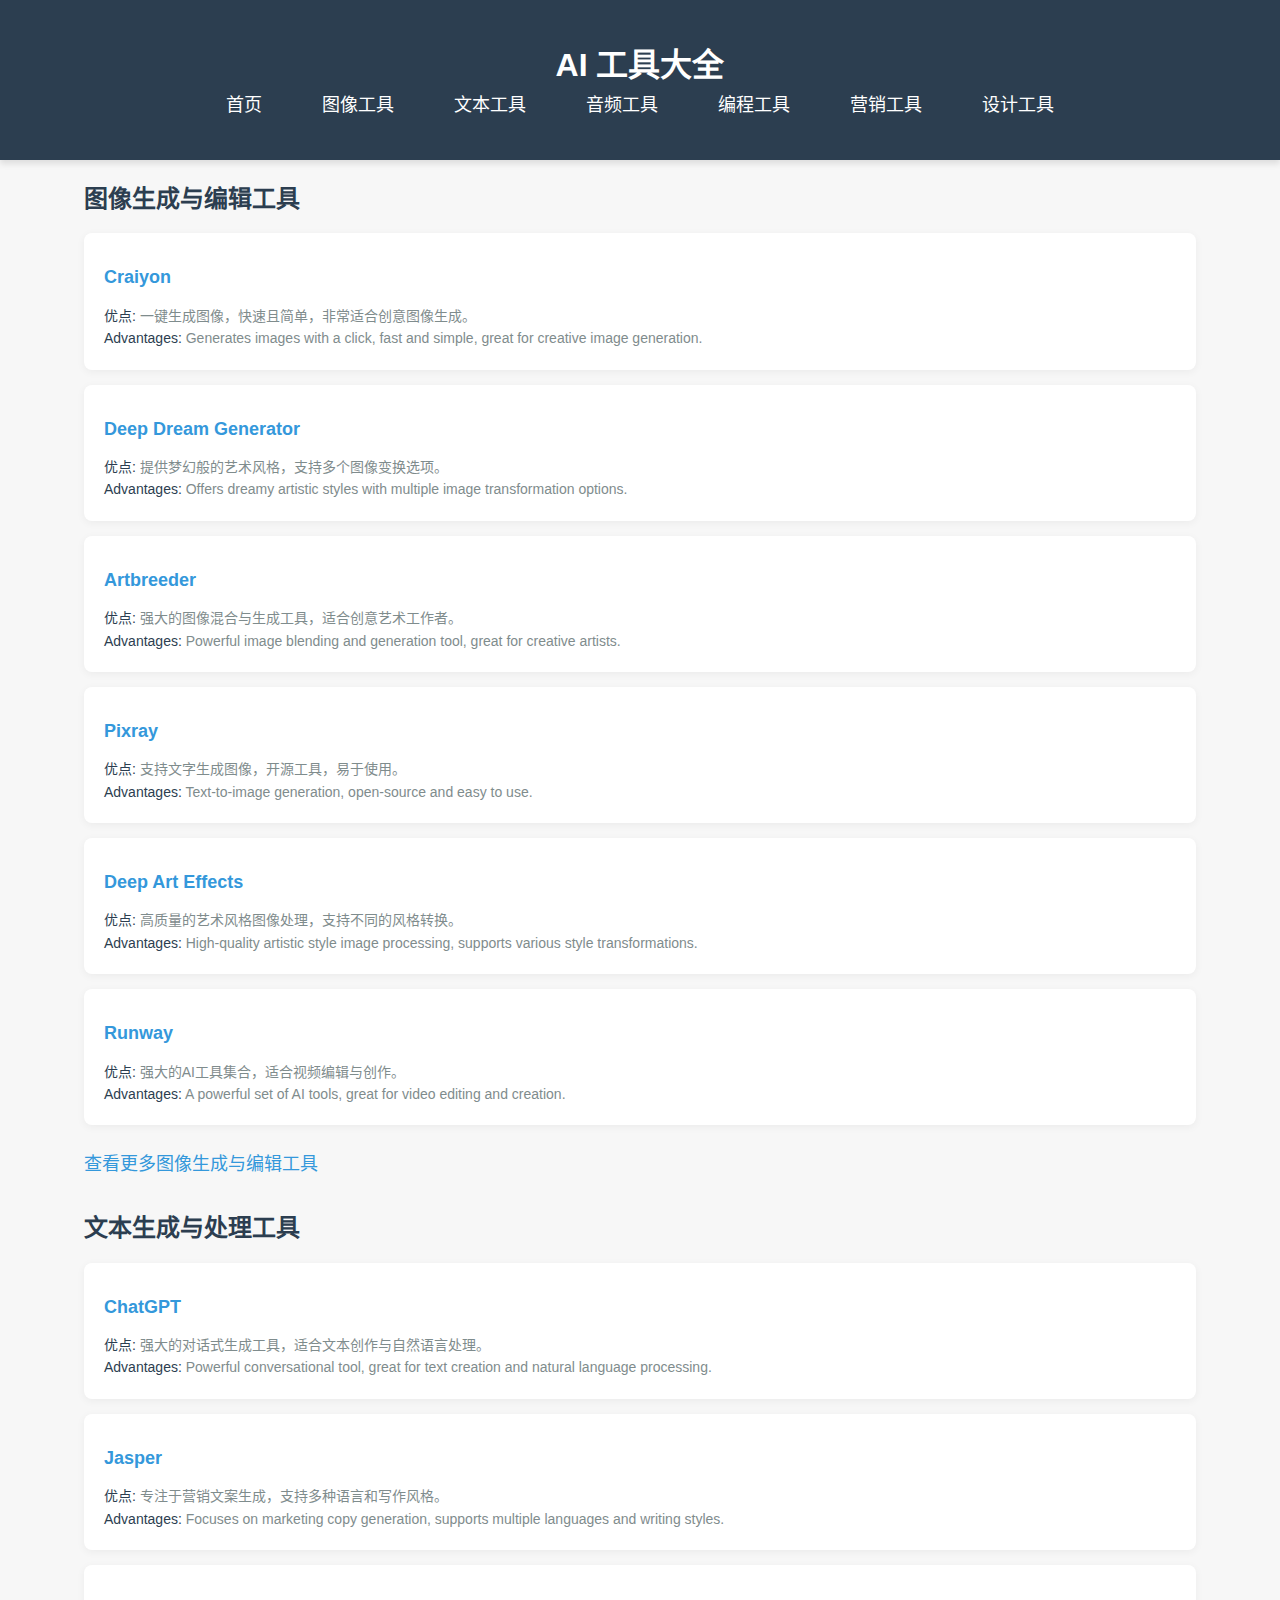
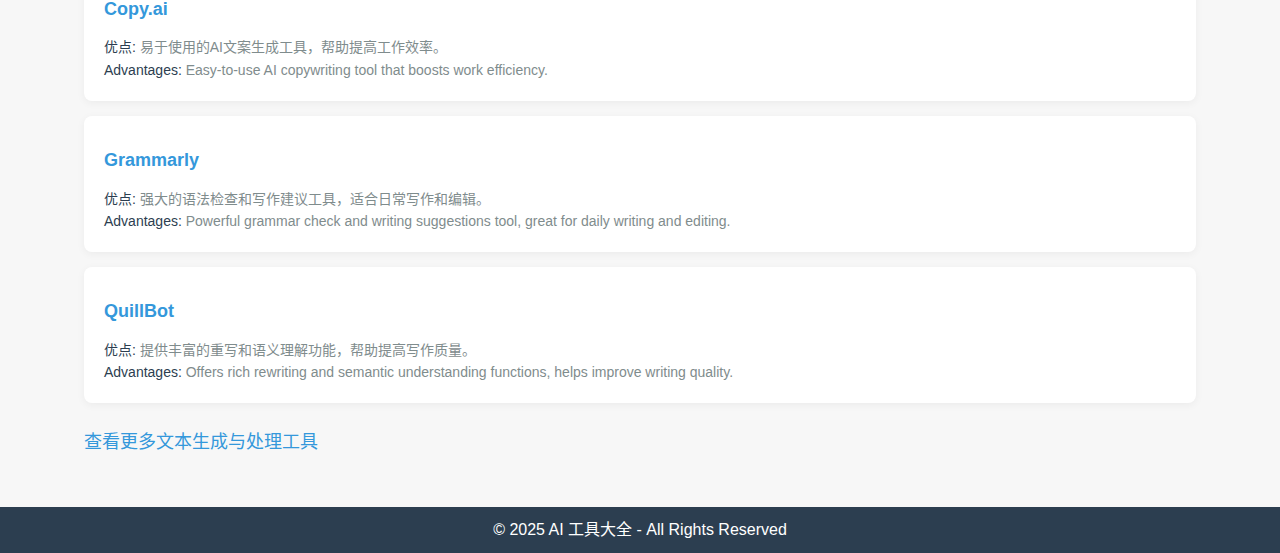
==== index.html @ f3484a4d "Update index.html" ====
<!DOCTYPE html>
<html lang="zh-CN">
<head>
    <meta charset="UTF-8">
    <meta name="viewport" content="width=device-width, initial-scale=1.0">
    <title>AI 工具大全</title>
    <link rel="stylesheet" href="style.css">
    <style>
        /* 全局样式 */
        body {
            font-family: Arial, sans-serif;
            line-height: 1.6;
            background-color: #f7f7f7; /* 灰色背景 */
            color: #333;
            margin: 0;
            padding: 0;
        }

        /* Header 样式 */
        header {
            background-color: #2c3e50; /* 深蓝色背景 */
            color: white;
            padding: 20px 0;
        }

        header h1 {
            text-align: center;
            font-size: 2em;
        }

        nav ul {
            display: flex;
            justify-content: center;
            list-style-type: none;
            margin: 0;
            padding: 0;
        }

        nav ul li {
            margin: 0 20px;
        }

        nav ul li a {
            color: white;
            text-decoration: none;
            font-size: 18px;
            padding: 10px;
        }

        nav ul li a:hover {
            background-color: #34495e; /* 灰蓝色背景 */
            border-radius: 5px;
        }

        /* 主体部分样式 */
        main.container {
            padding: 20px;
        }

        section {
            margin-bottom: 30px;
        }

        section h2 {
            font-size: 24px;
            margin-bottom: 10px;
            color: #2c3e50;
        }

        section ul {
            list-style-type: none;
            padding: 0;
        }

        section ul li {
            margin: 15px 0;
            font-size: 18px;
        }

        section a {
            font-size: 18px;
            text-decoration: none;
            color: #3498db; /* 蓝色链接 */
            display: inline-block;
            margin-top: 10px;
        }

        section a:hover {
            text-decoration: underline;
        }

        /* 优点注释样式 */
        .tool-description {
            font-size: 14px;
            color: #7f8c8d; /* 灰色 */
            margin-top: 5px;
        }

        .tool-description span {
            color: #2c3e50;
        }

        /* 底部样式 */
        footer {
            background-color: #2c3e50;
            color: white;
            text-align: center;
            padding: 10px 0;
        }
    </style>
</head>
<body>

<header>
    <div class="container">
        <h1>AI 工具大全</h1>
        <nav>
            <ul>
                <li><a href="index.html">首页</a></li>
                <li><a href="#image-tools">图像工具</a></li>
                <li><a href="#text-tools">文本工具</a></li>
                <li><a href="#audio-tools">音频工具</a></li>
                <li><a href="#programming-tools">编程工具</a></li>
                <li><a href="#marketing-tools">营销工具</a></li>
                <li><a href="#design-tools">设计工具</a></li>
            </ul>
        </nav>
    </div>
</header>

<main class="container">
    <!-- 图像生成与编辑工具 -->
    <section id="image-tools">
        <h2>图像生成与编辑工具</h2>
        <ul>
            <li>
                <h3><a href="https://www.craiyon.com" target="_blank">Craiyon</a></h3>
                <div class="tool-description">
                    <span>优点:</span> 一键生成图像，快速且简单，非常适合创意图像生成。<br>
                    <span>Advantages:</span> Generates images with a click, fast and simple, great for creative image generation.
                </div>
            </li>
            <li>
                <h3><a href="https://deepdreamgenerator.com" target="_blank">Deep Dream Generator</a></h3>
                <div class="tool-description">
                    <span>优点:</span> 提供梦幻般的艺术风格，支持多个图像变换选项。<br>
                    <span>Advantages:</span> Offers dreamy artistic styles with multiple image transformation options.
                </div>
            </li>
            <li>
                <h3><a href="https://www.artbreeder.com" target="_blank">Artbreeder</a></h3>
                <div class="tool-description">
                    <span>优点:</span> 强大的图像混合与生成工具，适合创意艺术工作者。<br>
                    <span>Advantages:</span> Powerful image blending and generation tool, great for creative artists.
                </div>
            </li>
            <li>
                <h3><a href="https://www.pixray.github.io" target="_blank">Pixray</a></h3>
                <div class="tool-description">
                    <span>优点:</span> 支持文字生成图像，开源工具，易于使用。<br>
                    <span>Advantages:</span> Text-to-image generation, open-source and easy to use.
                </div>
            </li>
            <li>
                <h3><a href="https://www.deeparteffects.com" target="_blank">Deep Art Effects</a></h3>
                <div class="tool-description">
                    <span>优点:</span> 高质量的艺术风格图像处理，支持不同的风格转换。<br>
                    <span>Advantages:</span> High-quality artistic style image processing, supports various style transformations.
                </div>
            </li>
            <li>
                <h3><a href="https://runwayml.com" target="_blank">Runway</a></h3>
                <div class="tool-description">
                    <span>优点:</span> 强大的AI工具集合，适合视频编辑与创作。<br>
                    <span>Advantages:</span> A powerful set of AI tools, great for video editing and creation.
                </div>
            </li>
        </ul>
        <a href="tool-detail.html#image-tools">查看更多图像生成与编辑工具</a>
    </section>

    <!-- 文本生成与处理工具 -->
    <section id="text-tools">
        <h2>文本生成与处理工具</h2>
        <ul>
            <li>
                <h3><a href="https://chat.openai.com" target="_blank">ChatGPT</a></h3>
                <div class="tool-description">
                    <span>优点:</span> 强大的对话式生成工具，适合文本创作与自然语言处理。<br>
                    <span>Advantages:</span> Powerful conversational tool, great for text creation and natural language processing.
                </div>
            </li>
            <li>
                <h3><a href="https://www.jasper.ai" target="_blank">Jasper</a></h3>
                <div class="tool-description">
                    <span>优点:</span> 专注于营销文案生成，支持多种语言和写作风格。<br>
                    <span>Advantages:</span> Focuses on marketing copy generation, supports multiple languages and writing styles.
                </div>
            </li>
            <li>
                <h3><a href="https://www.copy.ai" target="_blank">Copy.ai</a></h3>
                <div class="tool-description">
                    <span>优点:</span> 易于使用的AI文案生成工具，帮助提高工作效率。<br>
                    <span>Advantages:</span> Easy-to-use AI copywriting tool that boosts work efficiency.
                </div>
            </li>
            <li>
                <h3><a href="https://www.grammarly.com" target="_blank">Grammarly</a></h3>
                <div class="tool-description">
                    <span>优点:</span> 强大的语法检查和写作建议工具，适合日常写作和编辑。<br>
                    <span>Advantages:</span> Powerful grammar check and writing suggestions tool, great for daily writing and editing.
                </div>
            </li>
            <li>
                <h3><a href="https://www.quillbot.com" target="_blank">QuillBot</a></h3>
                <div class="tool-description">
                    <span>优点:</span> 提供丰富的重写和语义理解功能，帮助提高写作质量。<br>
                    <span>Advantages:</span> Offers rich rewriting and semantic understanding functions, helps improve writing quality.
                </div>
            </li>
        </ul>
        <a href="tool-detail.html#text-tools">查看更多文本生成与处理工具</a>
    </section>

    <!-- 更多工具内容可以继续添加 -->

</main>

<footer>
    <p>&copy; 2025 AI 工具大全 - All Rights Reserved</p>
</footer>

</body>
</html>
---- style.css ----
/* 重置样式 */
* {
    margin: 0;
    padding: 0;
    box-sizing: border-box;
}

body {
    font-family: 'Helvetica Neue', sans-serif;
    background-color: #f4f7fa;
    color: #2c3e50;
    line-height: 1.6;
    padding: 0;
    margin: 0;
}

/* 容器 */
.container {
    width: 90%;
    max-width: 1200px;
    margin: 0 auto;
    padding: 20px;
}

/* Header 样式 */
header {
    background-color: #3498db;
    padding: 20px 0;
    color: #fff;
    box-shadow: 0 4px 6px rgba(0, 0, 0, 0.1);
}

header h1 {
    text-align: center;
    font-size: 2.5rem;
    font-family: 'Roboto', sans-serif;
}

nav ul {
    list-style: none;
    display: flex;
    justify-content: center;
    margin-top: 10px;
}

nav ul li {
    margin: 0 15px;
}

nav ul li a {
    color: #fff;
    text-decoration: none;
    font-size: 1.2rem;
    font-weight: 500;
}

nav ul li a:hover {
    text-decoration: underline;
}

/* Section 样式 */
section {
    margin-bottom: 40px;
}

section h2 {
    font-size: 2rem;
    font-weight: 600;
    color: #3498db;
    margin-bottom: 20px;
}

section ul {
    list-style: none;
}

section ul li {
    background-color: #fff;
    margin: 15px 0;
    padding: 20px;
    border-radius: 8px;
    box-shadow: 0 2px 8px rgba(0, 0, 0, 0.05);
}

section ul li h3 {
    font-size: 1.5rem;
    font-weight: 600;
    color: #2c3e50;
    margin-bottom: 10px;
}

section ul li p {
    font-size: 1rem;
    margin-bottom: 10px;
}

section ul li a {
    color: #3498db;
    text-decoration: none;
}

section ul li a:hover {
    text-decoration: underline;
}

/* Footer 样式 */
footer {
    background-color: #2c3e50;
    color: #fff;
    padding: 20px 0;
    text-align: center;
}

/* 响应式设计 */
@media screen and (max-width: 768px) {
    header h1 {
        font-size: 2rem;
    }

    nav ul {
        flex-direction: column;
        margin-top: 20px;
    }

    nav ul li {
        margin: 10px 0;
    }

    section ul li {
        padding: 15px;
    }

    section h2 {
        font-size: 1.5rem;
    }
}
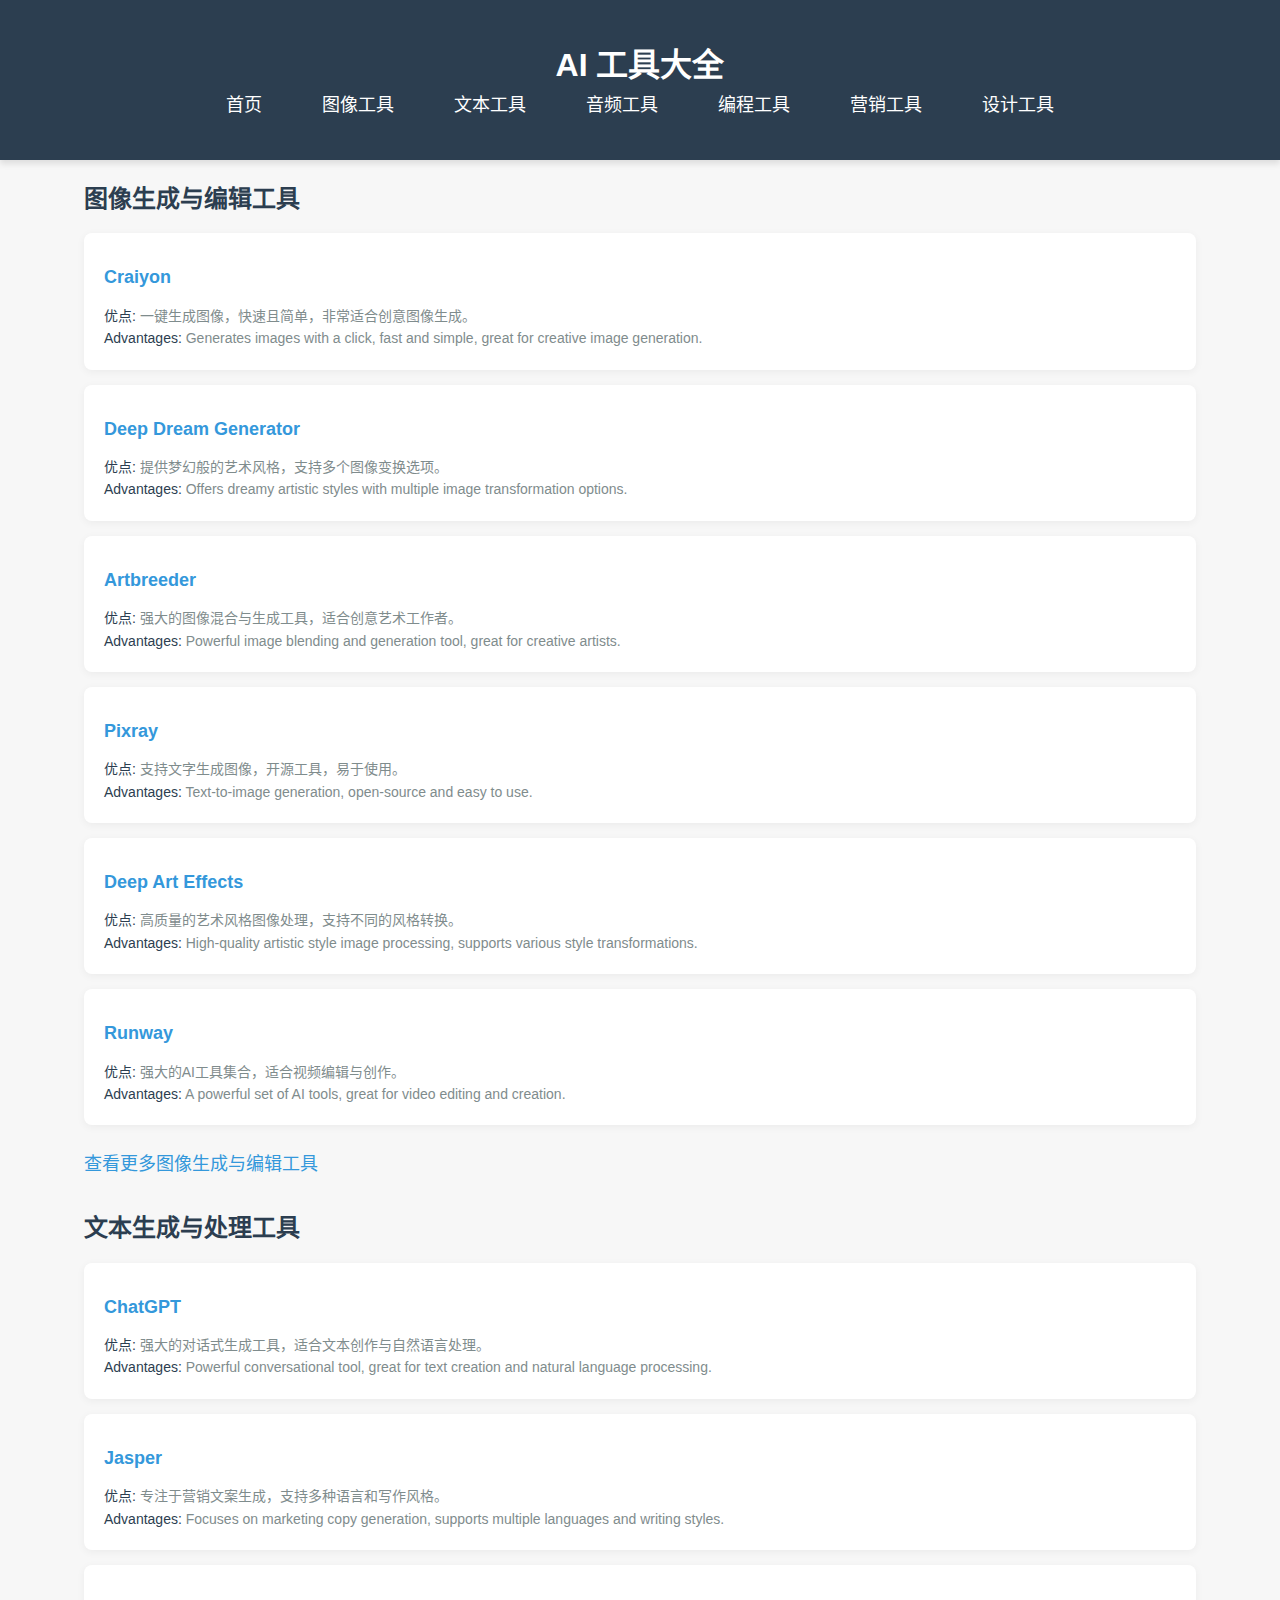
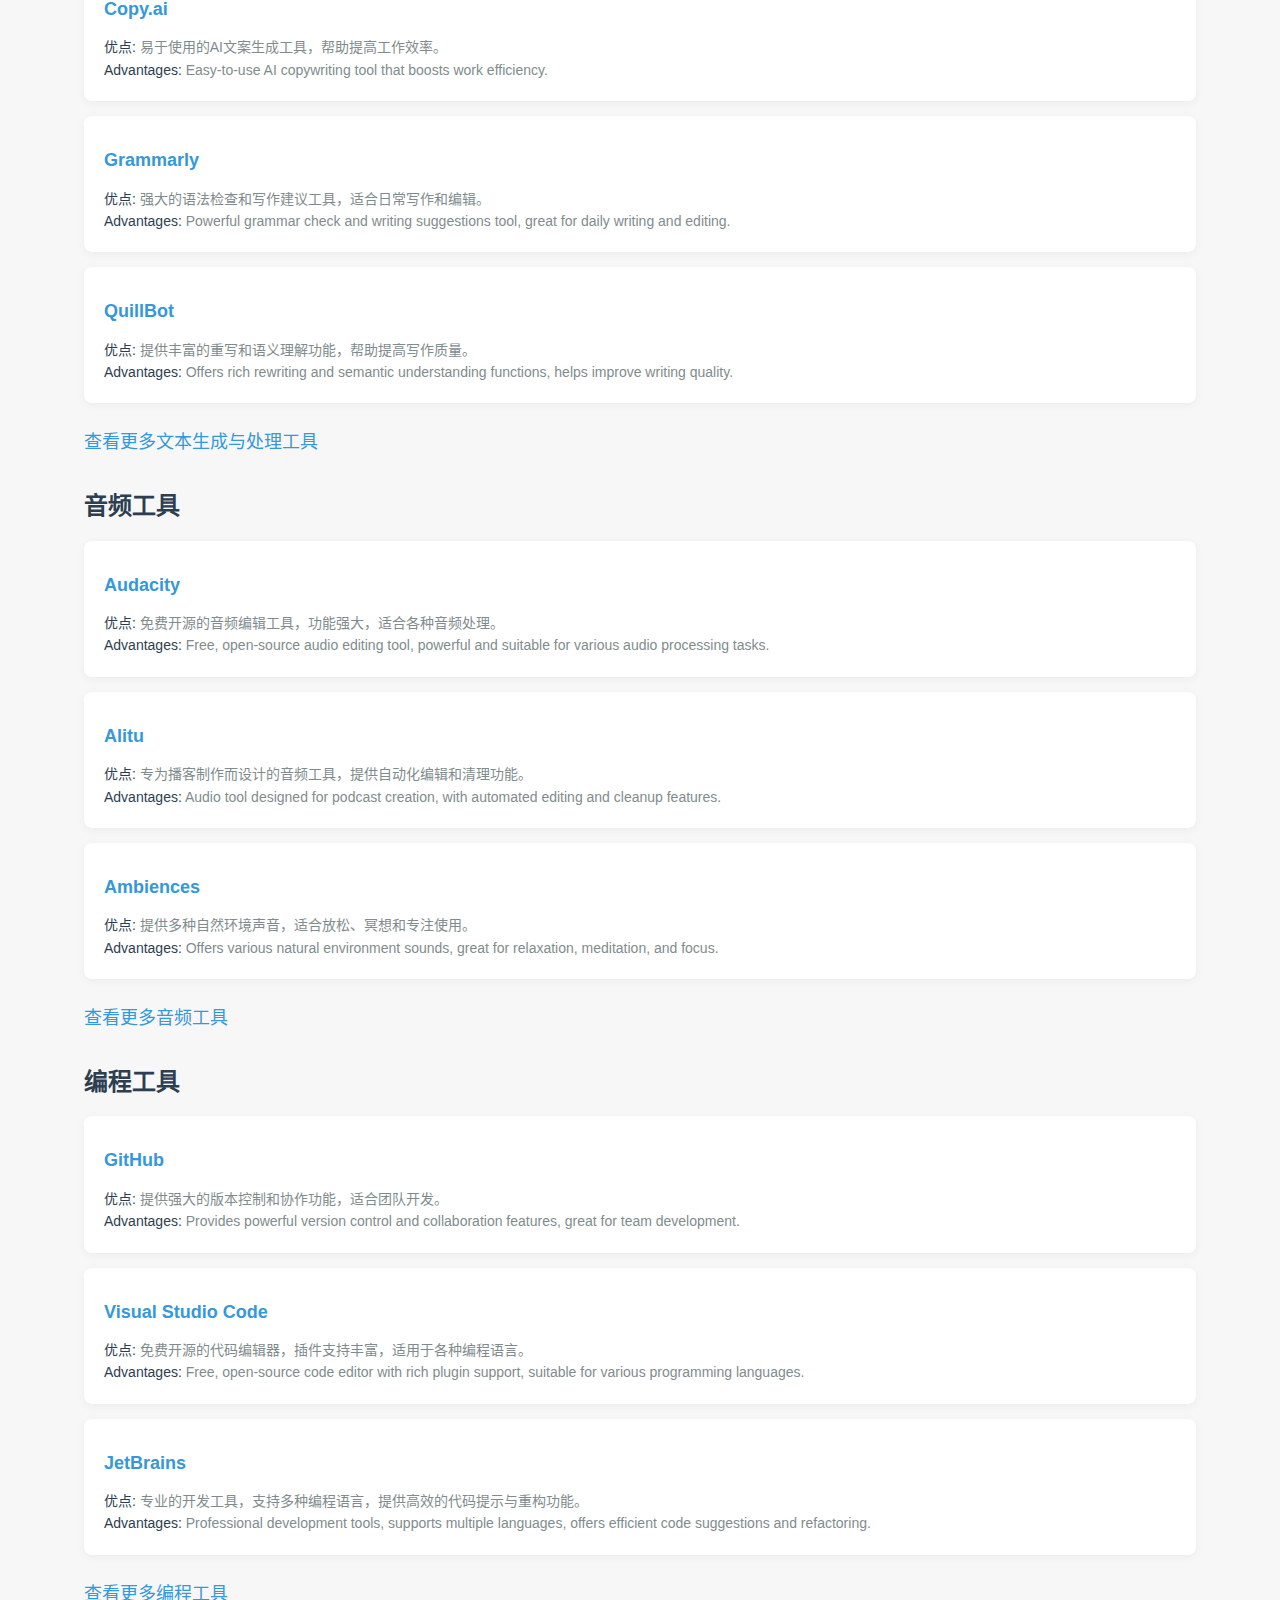
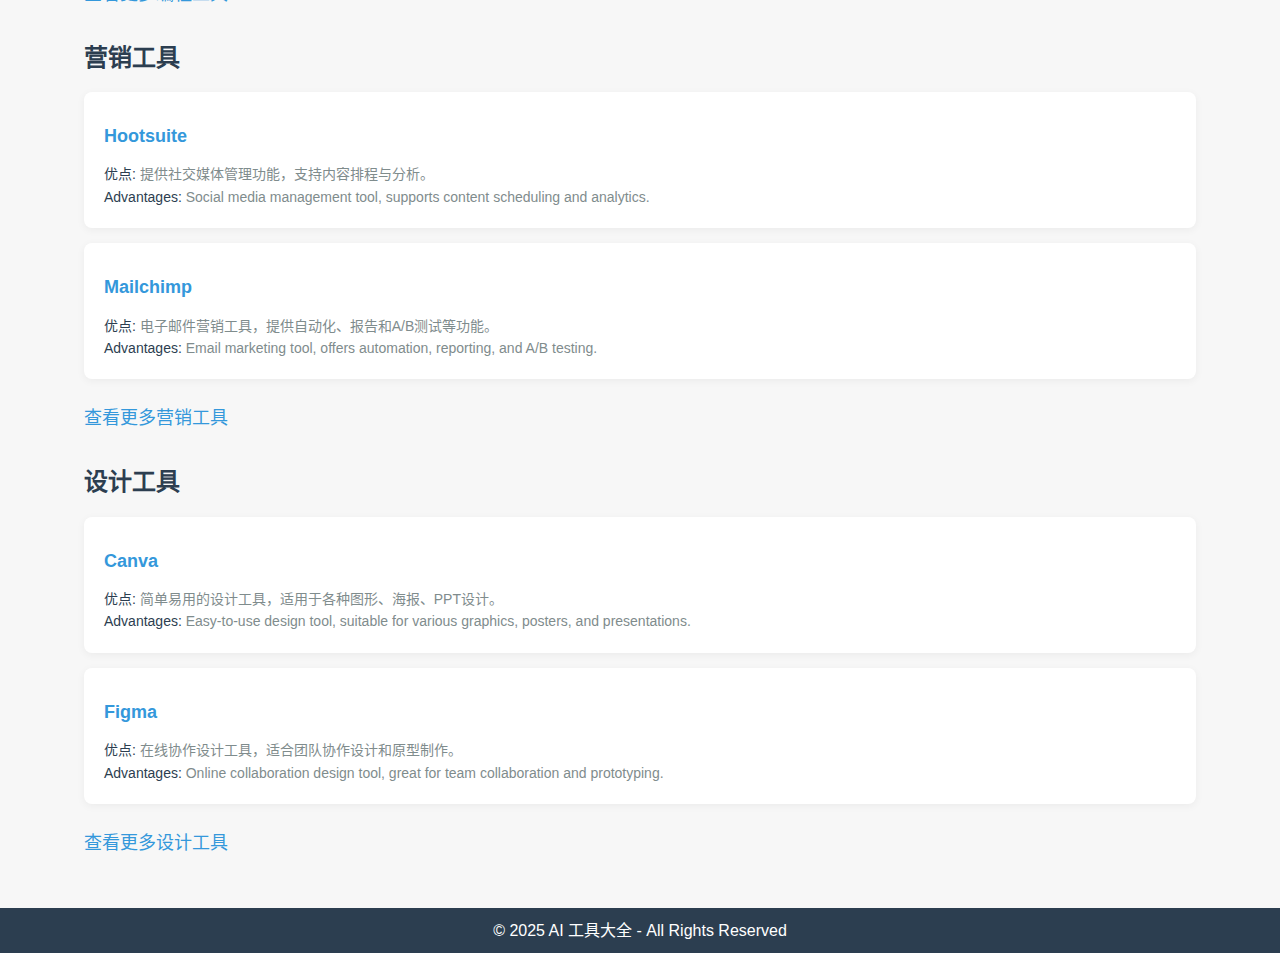
==== commit 34f8aa69: "Update index.html" ====
--- a/index.html
+++ b/index.html
@@ -222,7 +222,107 @@
         <a href="tool-detail.html#text-tools">查看更多文本生成与处理工具</a>
     </section>
 
-    <!-- 更多工具内容可以继续添加 -->
+    <!-- 音频工具 -->
+    <section id="audio-tools">
+        <h2>音频工具</h2>
+        <ul>
+            <li>
+                <h3><a href="https://www.audacityteam.org/" target="_blank">Audacity</a></h3>
+                <div class="tool-description">
+                    <span>优点:</span> 免费开源的音频编辑工具，功能强大，适合各种音频处理。<br>
+                    <span>Advantages:</span> Free, open-source audio editing tool, powerful and suitable for various audio processing tasks.
+                </div>
+            </li>
+            <li>
+                <h3><a href="https://www.alitu.com/" target="_blank">Alitu</a></h3>
+                <div class="tool-description">
+                    <span>优点:</span> 专为播客制作而设计的音频工具，提供自动化编辑和清理功能。<br>
+                    <span>Advantages:</span> Audio tool designed for podcast creation, with automated editing and cleanup features.
+                </div>
+            </li>
+            <li>
+                <h3><a href="https://www.ambiances.com/" target="_blank">Ambiences</a></h3>
+                <div class="tool-description">
+                    <span>优点:</span> 提供多种自然环境声音，适合放松、冥想和专注使用。<br>
+                    <span>Advantages:</span> Offers various natural environment sounds, great for relaxation, meditation, and focus.
+                </div>
+            </li>
+        </ul>
+        <a href="tool-detail.html#audio-tools">查看更多音频工具</a>
+    </section>
+
+    <!-- 编程工具 -->
+    <section id="programming-tools">
+        <h2>编程工具</h2>
+        <ul>
+            <li>
+                <h3><a href="https://www.github.com" target="_blank">GitHub</a></h3>
+                <div class="tool-description">
+                    <span>优点:</span> 提供强大的版本控制和协作功能，适合团队开发。<br>
+                    <span>Advantages:</span> Provides powerful version control and collaboration features, great for team development.
+                </div>
+            </li>
+            <li>
+                <h3><a href="https://www.visualstudio.com" target="_blank">Visual Studio Code</a></h3>
+                <div class="tool-description">
+                    <span>优点:</span> 免费开源的代码编辑器，插件支持丰富，适用于各种编程语言。<br>
+                    <span>Advantages:</span> Free, open-source code editor with rich plugin support, suitable for various programming languages.
+                </div>
+            </li>
+            <li>
+                <h3><a href="https://www.jetbrains.com" target="_blank">JetBrains</a></h3>
+                <div class="tool-description">
+                    <span>优点:</span> 专业的开发工具，支持多种编程语言，提供高效的代码提示与重构功能。<br>
+                    <span>Advantages:</span> Professional development tools, supports multiple languages, offers efficient code suggestions and refactoring.
+                </div>
+            </li>
+        </ul>
+        <a href="tool-detail.html#programming-tools">查看更多编程工具</a>
+    </section>
+
+    <!-- 营销工具 -->
+    <section id="marketing-tools">
+        <h2>营销工具</h2>
+        <ul>
+            <li>
+                <h3><a href="https://www.hootsuite.com" target="_blank">Hootsuite</a></h3>
+                <div class="tool-description">
+                    <span>优点:</span> 提供社交媒体管理功能，支持内容排程与分析。<br>
+                    <span>Advantages:</span> Social media management tool, supports content scheduling and analytics.
+                </div>
+            </li>
+            <li>
+                <h3><a href="https://www.mailchimp.com" target="_blank">Mailchimp</a></h3>
+                <div class="tool-description">
+                    <span>优点:</span> 电子邮件营销工具，提供自动化、报告和A/B测试等功能。<br>
+                    <span>Advantages:</span> Email marketing tool, offers automation, reporting, and A/B testing.
+                </div>
+            </li>
+        </ul>
+        <a href="tool-detail.html#marketing-tools">查看更多营销工具</a>
+    </section>
+
+    <!-- 设计工具 -->
+    <section id="design-tools">
+        <h2>设计工具</h2>
+        <ul>
+            <li>
+                <h3><a href="https://www.canva.com" target="_blank">Canva</a></h3>
+                <div class="tool-description">
+                    <span>优点:</span> 简单易用的设计工具，适用于各种图形、海报、PPT设计。<br>
+                    <span>Advantages:</span> Easy-to-use design tool, suitable for various graphics, posters, and presentations.
+                </div>
+            </li>
+            <li>
+                <h3><a href="https://www.figma.com" target="_blank">Figma</a></h3>
+                <div class="tool-description">
+                    <span>优点:</span> 在线协作设计工具，适合团队协作设计和原型制作。<br>
+                    <span>Advantages:</span> Online collaboration design tool, great for team collaboration and prototyping.
+                </div>
+            </li>
+        </ul>
+        <a href="tool-detail.html#design-tools">查看更多设计工具</a>
+    </section>
 
 </main>
 
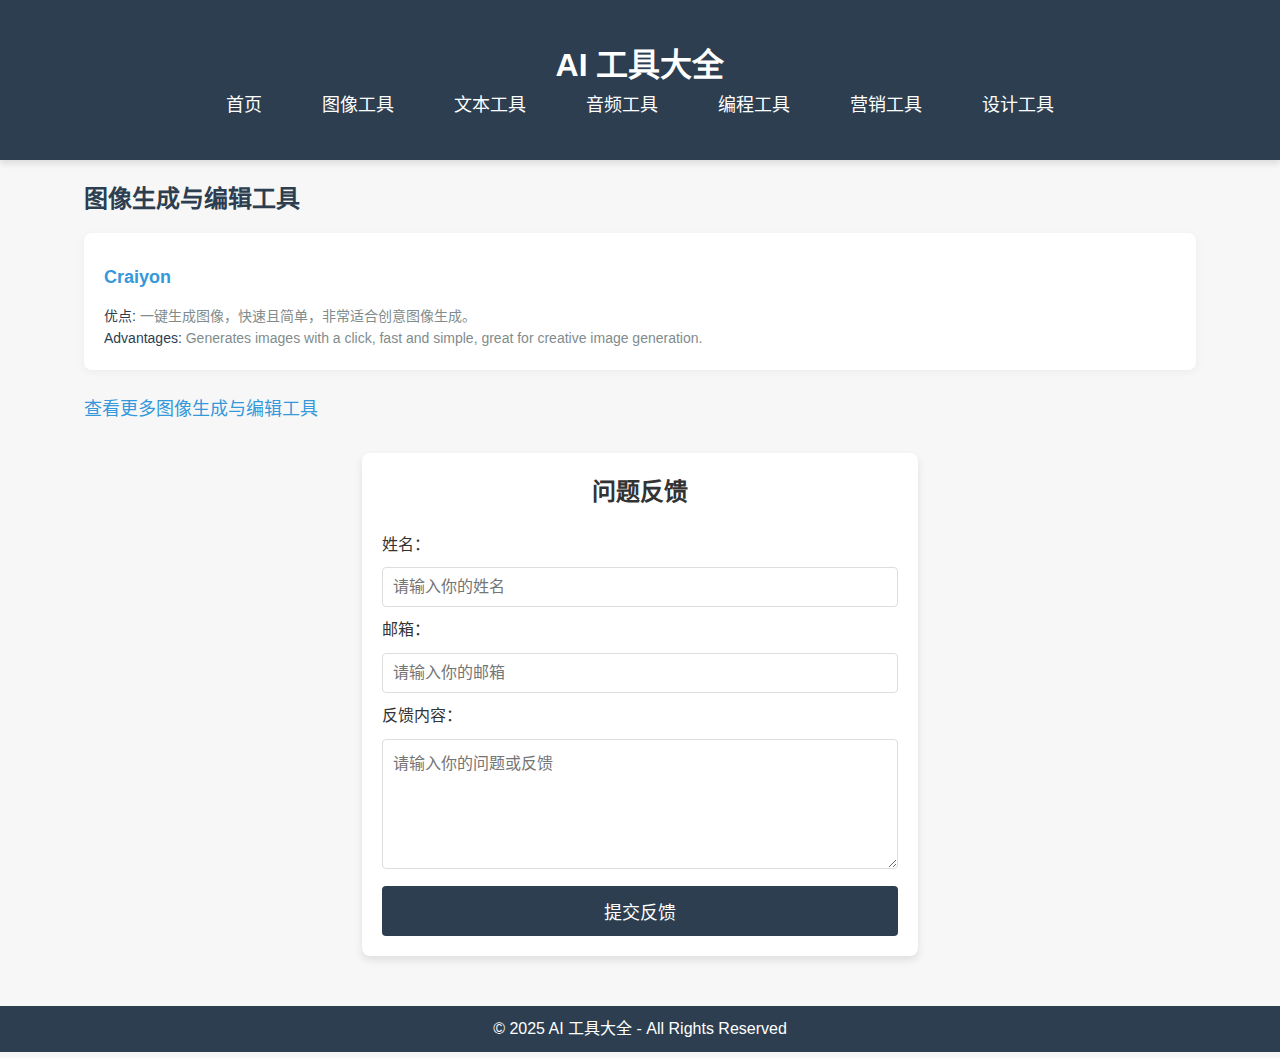
==== commit 7b252a98: "Update index.html" ====
--- a/index.html
+++ b/index.html
@@ -5,6 +5,16 @@
     <meta name="viewport" content="width=device-width, initial-scale=1.0">
     <title>AI 工具大全</title>
     <link rel="stylesheet" href="style.css">
+    <!-- Google tag (gtag.js) -->
+    <script async src="https://www.googletagmanager.com/gtag/js?id=G-RE73CZDVNN"></script>
+    <script>
+      window.dataLayer = window.dataLayer || [];
+      function gtag(){dataLayer.push(arguments);}
+      gtag('js', new Date());
+
+      gtag('config', 'G-RE73CZDVNN');
+    </script>
+    
     <style>
         /* 全局样式 */
         body {
@@ -106,6 +116,53 @@
             color: white;
             text-align: center;
             padding: 10px 0;
+        }
+
+        /* 问题反馈表单样式 */
+        .feedback-container {
+            width: 50%;
+            margin: 30px auto;
+            padding: 20px;
+            background-color: #fff;
+            border-radius: 8px;
+            box-shadow: 0 4px 8px rgba(0, 0, 0, 0.1);
+        }
+
+        .feedback-container h2 {
+            text-align: center;
+            font-size: 24px;
+            margin-bottom: 20px;
+        }
+
+        .feedback-form input, .feedback-form textarea {
+            width: 100%;
+            padding: 10px;
+            margin: 10px 0;
+            border: 1px solid #ddd;
+            border-radius: 4px;
+            font-size: 16px;
+        }
+
+        .feedback-form button {
+            width: 100%;
+            padding: 12px;
+            background-color: #2c3e50;
+            color: white;
+            font-size: 18px;
+            border: none;
+            border-radius: 4px;
+            cursor: pointer;
+        }
+
+        .feedback-form button:hover {
+            background-color: #34495e;
+        }
+
+        .response-message {
+            text-align: center;
+            font-size: 18px;
+            margin-top: 20px;
+            color: #27ae60;
         }
     </style>
 </head>
@@ -140,189 +197,33 @@
                     <span>Advantages:</span> Generates images with a click, fast and simple, great for creative image generation.
                 </div>
             </li>
-            <li>
-                <h3><a href="https://deepdreamgenerator.com" target="_blank">Deep Dream Generator</a></h3>
-                <div class="tool-description">
-                    <span>优点:</span> 提供梦幻般的艺术风格，支持多个图像变换选项。<br>
-                    <span>Advantages:</span> Offers dreamy artistic styles with multiple image transformation options.
-                </div>
-            </li>
-            <li>
-                <h3><a href="https://www.artbreeder.com" target="_blank">Artbreeder</a></h3>
-                <div class="tool-description">
-                    <span>优点:</span> 强大的图像混合与生成工具，适合创意艺术工作者。<br>
-                    <span>Advantages:</span> Powerful image blending and generation tool, great for creative artists.
-                </div>
-            </li>
-            <li>
-                <h3><a href="https://www.pixray.github.io" target="_blank">Pixray</a></h3>
-                <div class="tool-description">
-                    <span>优点:</span> 支持文字生成图像，开源工具，易于使用。<br>
-                    <span>Advantages:</span> Text-to-image generation, open-source and easy to use.
-                </div>
-            </li>
-            <li>
-                <h3><a href="https://www.deeparteffects.com" target="_blank">Deep Art Effects</a></h3>
-                <div class="tool-description">
-                    <span>优点:</span> 高质量的艺术风格图像处理，支持不同的风格转换。<br>
-                    <span>Advantages:</span> High-quality artistic style image processing, supports various style transformations.
-                </div>
-            </li>
-            <li>
-                <h3><a href="https://runwayml.com" target="_blank">Runway</a></h3>
-                <div class="tool-description">
-                    <span>优点:</span> 强大的AI工具集合，适合视频编辑与创作。<br>
-                    <span>Advantages:</span> A powerful set of AI tools, great for video editing and creation.
-                </div>
-            </li>
+            <!-- 更多工具项 -->
         </ul>
         <a href="tool-detail.html#image-tools">查看更多图像生成与编辑工具</a>
     </section>
 
-    <!-- 文本生成与处理工具 -->
-    <section id="text-tools">
-        <h2>文本生成与处理工具</h2>
-        <ul>
-            <li>
-                <h3><a href="https://chat.openai.com" target="_blank">ChatGPT</a></h3>
-                <div class="tool-description">
-                    <span>优点:</span> 强大的对话式生成工具，适合文本创作与自然语言处理。<br>
-                    <span>Advantages:</span> Powerful conversational tool, great for text creation and natural language processing.
-                </div>
-            </li>
-            <li>
-                <h3><a href="https://www.jasper.ai" target="_blank">Jasper</a></h3>
-                <div class="tool-description">
-                    <span>优点:</span> 专注于营销文案生成，支持多种语言和写作风格。<br>
-                    <span>Advantages:</span> Focuses on marketing copy generation, supports multiple languages and writing styles.
-                </div>
-            </li>
-            <li>
-                <h3><a href="https://www.copy.ai" target="_blank">Copy.ai</a></h3>
-                <div class="tool-description">
-                    <span>优点:</span> 易于使用的AI文案生成工具，帮助提高工作效率。<br>
-                    <span>Advantages:</span> Easy-to-use AI copywriting tool that boosts work efficiency.
-                </div>
-            </li>
-            <li>
-                <h3><a href="https://www.grammarly.com" target="_blank">Grammarly</a></h3>
-                <div class="tool-description">
-                    <span>优点:</span> 强大的语法检查和写作建议工具，适合日常写作和编辑。<br>
-                    <span>Advantages:</span> Powerful grammar check and writing suggestions tool, great for daily writing and editing.
-                </div>
-            </li>
-            <li>
-                <h3><a href="https://www.quillbot.com" target="_blank">QuillBot</a></h3>
-                <div class="tool-description">
-                    <span>优点:</span> 提供丰富的重写和语义理解功能，帮助提高写作质量。<br>
-                    <span>Advantages:</span> Offers rich rewriting and semantic understanding functions, helps improve writing quality.
-                </div>
-            </li>
-        </ul>
-        <a href="tool-detail.html#text-tools">查看更多文本生成与处理工具</a>
-    </section>
-
-    <!-- 音频工具 -->
-    <section id="audio-tools">
-        <h2>音频工具</h2>
-        <ul>
-            <li>
-                <h3><a href="https://www.audacityteam.org/" target="_blank">Audacity</a></h3>
-                <div class="tool-description">
-                    <span>优点:</span> 免费开源的音频编辑工具，功能强大，适合各种音频处理。<br>
-                    <span>Advantages:</span> Free, open-source audio editing tool, powerful and suitable for various audio processing tasks.
-                </div>
-            </li>
-            <li>
-                <h3><a href="https://www.alitu.com/" target="_blank">Alitu</a></h3>
-                <div class="tool-description">
-                    <span>优点:</span> 专为播客制作而设计的音频工具，提供自动化编辑和清理功能。<br>
-                    <span>Advantages:</span> Audio tool designed for podcast creation, with automated editing and cleanup features.
-                </div>
-            </li>
-            <li>
-                <h3><a href="https://www.ambiances.com/" target="_blank">Ambiences</a></h3>
-                <div class="tool-description">
-                    <span>优点:</span> 提供多种自然环境声音，适合放松、冥想和专注使用。<br>
-                    <span>Advantages:</span> Offers various natural environment sounds, great for relaxation, meditation, and focus.
-                </div>
-            </li>
-        </ul>
-        <a href="tool-detail.html#audio-tools">查看更多音频工具</a>
-    </section>
-
-    <!-- 编程工具 -->
-    <section id="programming-tools">
-        <h2>编程工具</h2>
-        <ul>
-            <li>
-                <h3><a href="https://www.github.com" target="_blank">GitHub</a></h3>
-                <div class="tool-description">
-                    <span>优点:</span> 提供强大的版本控制和协作功能，适合团队开发。<br>
-                    <span>Advantages:</span> Provides powerful version control and collaboration features, great for team development.
-                </div>
-            </li>
-            <li>
-                <h3><a href="https://www.visualstudio.com" target="_blank">Visual Studio Code</a></h3>
-                <div class="tool-description">
-                    <span>优点:</span> 免费开源的代码编辑器，插件支持丰富，适用于各种编程语言。<br>
-                    <span>Advantages:</span> Free, open-source code editor with rich plugin support, suitable for various programming languages.
-                </div>
-            </li>
-            <li>
-                <h3><a href="https://www.jetbrains.com" target="_blank">JetBrains</a></h3>
-                <div class="tool-description">
-                    <span>优点:</span> 专业的开发工具，支持多种编程语言，提供高效的代码提示与重构功能。<br>
-                    <span>Advantages:</span> Professional development tools, supports multiple languages, offers efficient code suggestions and refactoring.
-                </div>
-            </li>
-        </ul>
-        <a href="tool-detail.html#programming-tools">查看更多编程工具</a>
-    </section>
-
-    <!-- 营销工具 -->
-    <section id="marketing-tools">
-        <h2>营销工具</h2>
-        <ul>
-            <li>
-                <h3><a href="https://www.hootsuite.com" target="_blank">Hootsuite</a></h3>
-                <div class="tool-description">
-                    <span>优点:</span> 提供社交媒体管理功能，支持内容排程与分析。<br>
-                    <span>Advantages:</span> Social media management tool, supports content scheduling and analytics.
-                </div>
-            </li>
-            <li>
-                <h3><a href="https://www.mailchimp.com" target="_blank">Mailchimp</a></h3>
-                <div class="tool-description">
-                    <span>优点:</span> 电子邮件营销工具，提供自动化、报告和A/B测试等功能。<br>
-                    <span>Advantages:</span> Email marketing tool, offers automation, reporting, and A/B testing.
-                </div>
-            </li>
-        </ul>
-        <a href="tool-detail.html#marketing-tools">查看更多营销工具</a>
-    </section>
-
-    <!-- 设计工具 -->
-    <section id="design-tools">
-        <h2>设计工具</h2>
-        <ul>
-            <li>
-                <h3><a href="https://www.canva.com" target="_blank">Canva</a></h3>
-                <div class="tool-description">
-                    <span>优点:</span> 简单易用的设计工具，适用于各种图形、海报、PPT设计。<br>
-                    <span>Advantages:</span> Easy-to-use design tool, suitable for various graphics, posters, and presentations.
-                </div>
-            </li>
-            <li>
-                <h3><a href="https://www.figma.com" target="_blank">Figma</a></h3>
-                <div class="tool-description">
-                    <span>优点:</span> 在线协作设计工具，适合团队协作设计和原型制作。<br>
-                    <span>Advantages:</span> Online collaboration design tool, great for team collaboration and prototyping.
-                </div>
-            </li>
-        </ul>
-        <a href="tool-detail.html#design-tools">查看更多设计工具</a>
-    </section>
+    <!-- 其他工具部分（省略） -->
+
+    <!-- 问题反馈表单 -->
+    <div class="feedback-container">
+        <h2>问题反馈</h2>
+        <form class="feedback-form" action="https://formspree.io/f/xkggqygq" method="POST" id="feedback-form">
+            <label for="name">姓名：</label>
+            <input type="text" id="name" name="name" placeholder="请输入你的姓名" required>
+            
+            <label for="email">邮箱：</label>
+            <input type="email" id="email" name="email" placeholder="请输入你的邮箱" required>
+            
+            <label for="message">反馈内容：</label>
+            <textarea id="message" name="message" rows="6" placeholder="请输入你的问题或反馈" required></textarea>
+            
+            <button type="submit">提交反馈</button>
+        </form>
+
+        <div class="response-message" id="response-message" style="display: none;">
+            谢谢您的反馈！我们会尽快回复您。
+        </div>
+    </div>
 
 </main>
 
@@ -330,5 +231,18 @@
     <p>&copy; 2025 AI 工具大全 - All Rights Reserved</p>
 </footer>
 
+<script>
+    // 提交表单并显示成功消息
+    document.getElementById('feedback-form').addEventListener('submit', function(event) {
+        event.preventDefault(); // 防止表单默认提交行为
+        
+        // 模拟表单提交
+        // 这里 Formspree 会自动处理表单发送
+        document.getElementById('response-message').style.display = 'block';
+        // 清空表单
+        document.getElementById('feedback-form').reset();
+    });
+</script>
+
 </body>
 </html>
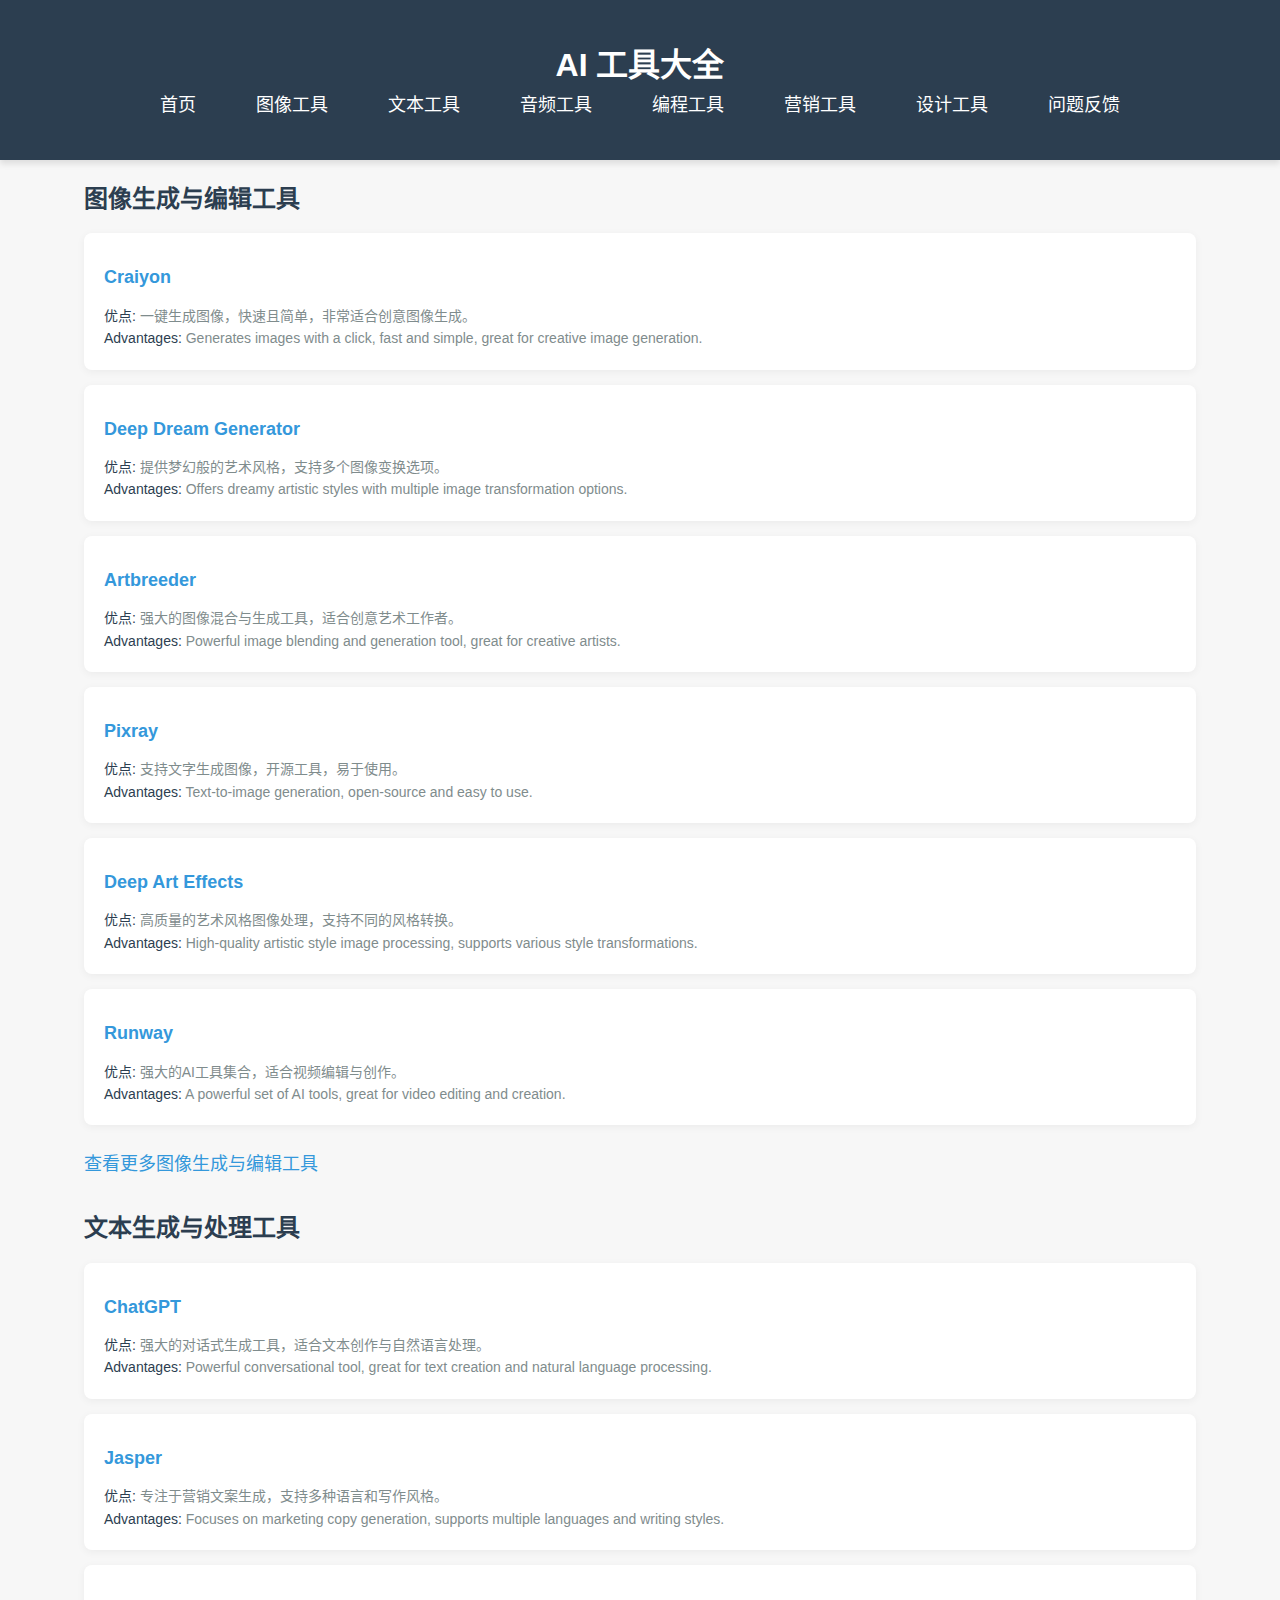
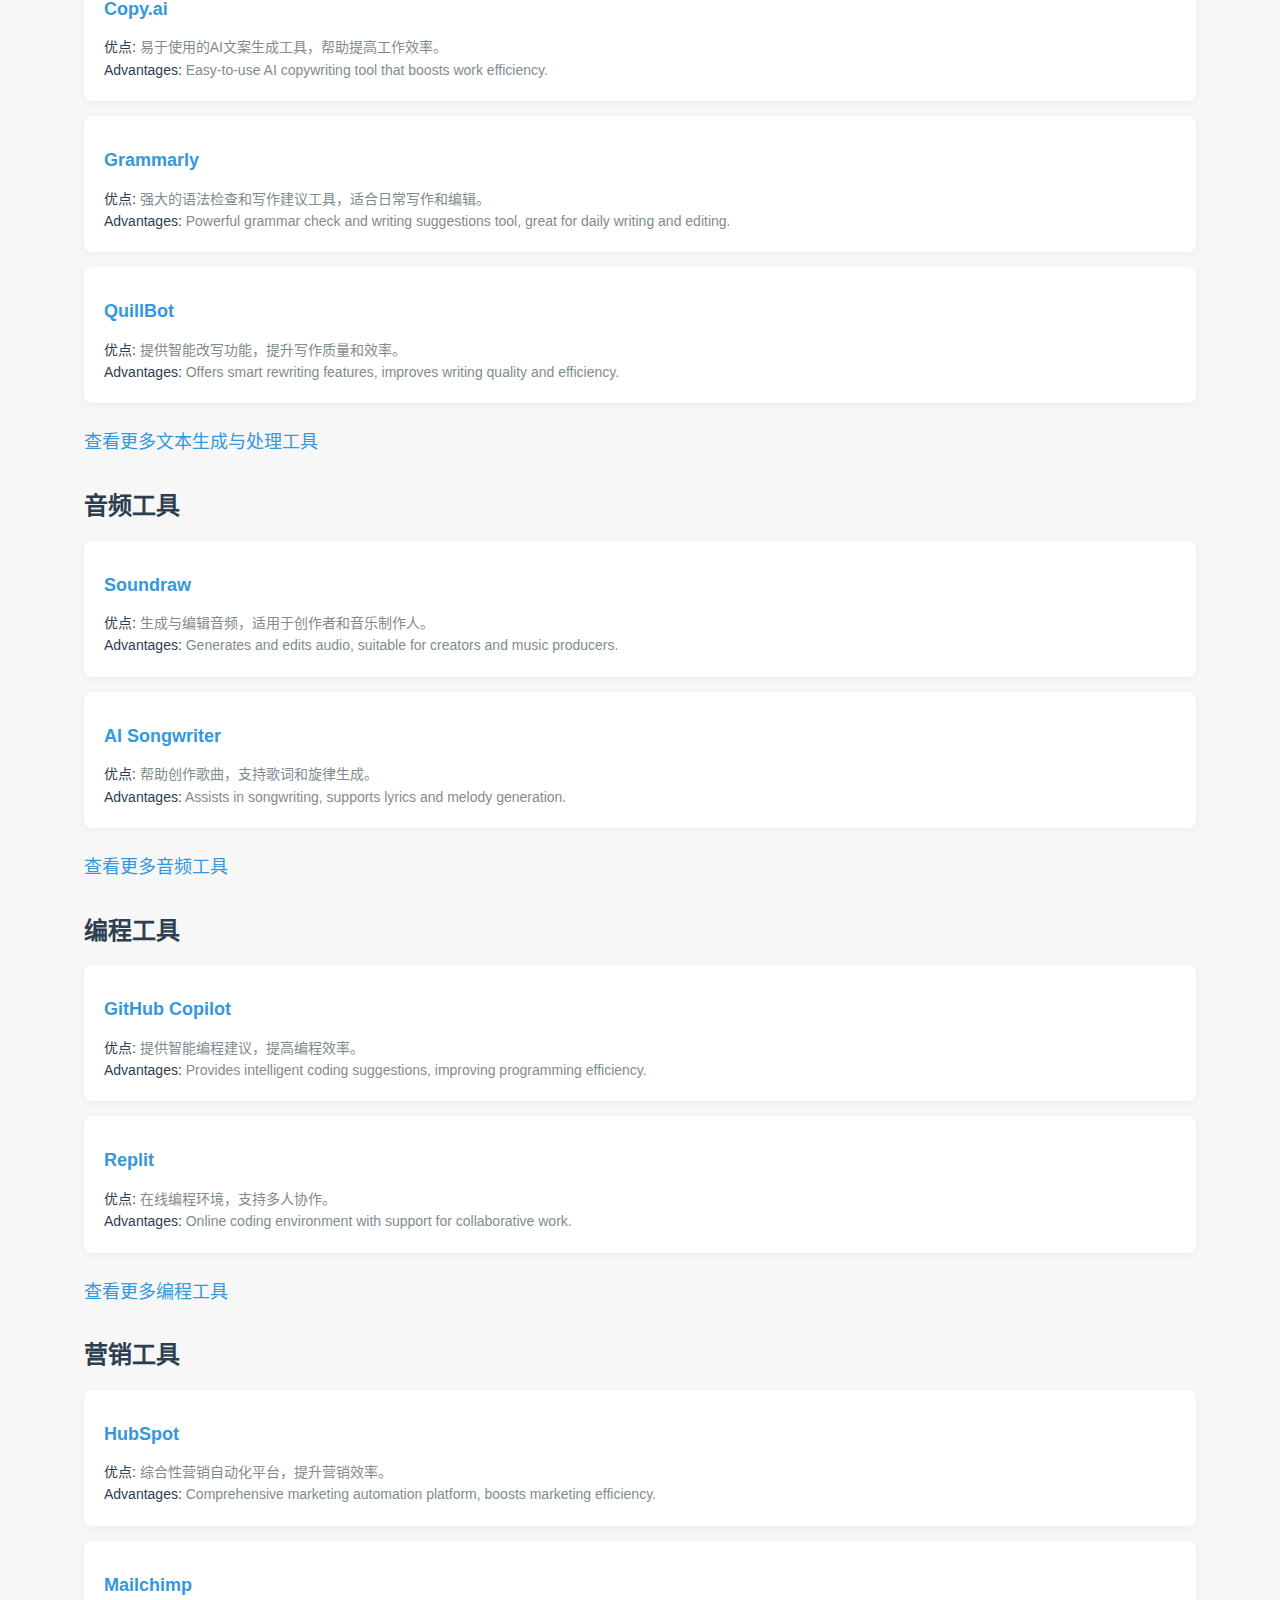
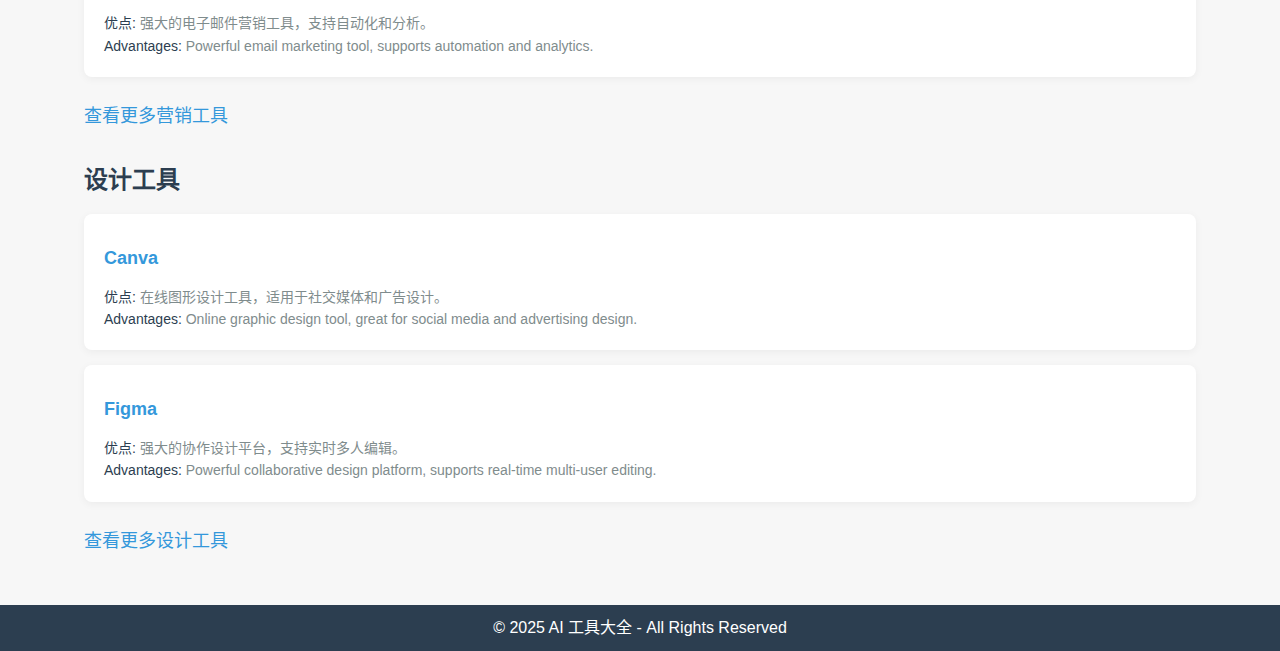
==== commit 119909de: "Update index.html" ====
--- a/index.html
+++ b/index.html
@@ -117,53 +117,6 @@
             text-align: center;
             padding: 10px 0;
         }
-
-        /* 问题反馈表单样式 */
-        .feedback-container {
-            width: 50%;
-            margin: 30px auto;
-            padding: 20px;
-            background-color: #fff;
-            border-radius: 8px;
-            box-shadow: 0 4px 8px rgba(0, 0, 0, 0.1);
-        }
-
-        .feedback-container h2 {
-            text-align: center;
-            font-size: 24px;
-            margin-bottom: 20px;
-        }
-
-        .feedback-form input, .feedback-form textarea {
-            width: 100%;
-            padding: 10px;
-            margin: 10px 0;
-            border: 1px solid #ddd;
-            border-radius: 4px;
-            font-size: 16px;
-        }
-
-        .feedback-form button {
-            width: 100%;
-            padding: 12px;
-            background-color: #2c3e50;
-            color: white;
-            font-size: 18px;
-            border: none;
-            border-radius: 4px;
-            cursor: pointer;
-        }
-
-        .feedback-form button:hover {
-            background-color: #34495e;
-        }
-
-        .response-message {
-            text-align: center;
-            font-size: 18px;
-            margin-top: 20px;
-            color: #27ae60;
-        }
     </style>
 </head>
 <body>
@@ -180,6 +133,7 @@
                 <li><a href="#programming-tools">编程工具</a></li>
                 <li><a href="#marketing-tools">营销工具</a></li>
                 <li><a href="#design-tools">设计工具</a></li>
+                <li><a href="feedback.html">问题反馈</a></li> <!-- 添加问题反馈链接 -->
             </ul>
         </nav>
     </div>
@@ -197,52 +151,180 @@
                     <span>Advantages:</span> Generates images with a click, fast and simple, great for creative image generation.
                 </div>
             </li>
-            <!-- 更多工具项 -->
+            <li>
+                <h3><a href="https://deepdreamgenerator.com" target="_blank">Deep Dream Generator</a></h3>
+                <div class="tool-description">
+                    <span>优点:</span> 提供梦幻般的艺术风格，支持多个图像变换选项。<br>
+                    <span>Advantages:</span> Offers dreamy artistic styles with multiple image transformation options.
+                </div>
+            </li>
+            <li>
+                <h3><a href="https://www.artbreeder.com" target="_blank">Artbreeder</a></h3>
+                <div class="tool-description">
+                    <span>优点:</span> 强大的图像混合与生成工具，适合创意艺术工作者。<br>
+                    <span>Advantages:</span> Powerful image blending and generation tool, great for creative artists.
+                </div>
+            </li>
+            <li>
+                <h3><a href="https://www.pixray.github.io" target="_blank">Pixray</a></h3>
+                <div class="tool-description">
+                    <span>优点:</span> 支持文字生成图像，开源工具，易于使用。<br>
+                    <span>Advantages:</span> Text-to-image generation, open-source and easy to use.
+                </div>
+            </li>
+            <li>
+                <h3><a href="https://www.deeparteffects.com" target="_blank">Deep Art Effects</a></h3>
+                <div class="tool-description">
+                    <span>优点:</span> 高质量的艺术风格图像处理，支持不同的风格转换。<br>
+                    <span>Advantages:</span> High-quality artistic style image processing, supports various style transformations.
+                </div>
+            </li>
+            <li>
+                <h3><a href="https://runwayml.com" target="_blank">Runway</a></h3>
+                <div class="tool-description">
+                    <span>优点:</span> 强大的AI工具集合，适合视频编辑与创作。<br>
+                    <span>Advantages:</span> A powerful set of AI tools, great for video editing and creation.
+                </div>
+            </li>
         </ul>
         <a href="tool-detail.html#image-tools">查看更多图像生成与编辑工具</a>
     </section>
 
-    <!-- 其他工具部分（省略） -->
-
-    <!-- 问题反馈表单 -->
-    <div class="feedback-container">
-        <h2>问题反馈</h2>
-        <form class="feedback-form" action="https://formspree.io/f/xkggqygq" method="POST" id="feedback-form">
-            <label for="name">姓名：</label>
-            <input type="text" id="name" name="name" placeholder="请输入你的姓名" required>
-            
-            <label for="email">邮箱：</label>
-            <input type="email" id="email" name="email" placeholder="请输入你的邮箱" required>
-            
-            <label for="message">反馈内容：</label>
-            <textarea id="message" name="message" rows="6" placeholder="请输入你的问题或反馈" required></textarea>
-            
-            <button type="submit">提交反馈</button>
-        </form>
-
-        <div class="response-message" id="response-message" style="display: none;">
-            谢谢您的反馈！我们会尽快回复您。
-        </div>
-    </div>
-
+    <!-- 文本生成与处理工具 -->
+    <section id="text-tools">
+        <h2>文本生成与处理工具</h2>
+        <ul>
+            <li>
+                <h3><a href="https://chat.openai.com" target="_blank">ChatGPT</a></h3>
+                <div class="tool-description">
+                    <span>优点:</span> 强大的对话式生成工具，适合文本创作与自然语言处理。<br>
+                    <span>Advantages:</span> Powerful conversational tool, great for text creation and natural language processing.
+                </div>
+            </li>
+            <li>
+                <h3><a href="https://www.jasper.ai" target="_blank">Jasper</a></h3>
+                <div class="tool-description">
+                    <span>优点:</span> 专注于营销文案生成，支持多种语言和写作风格。<br>
+                    <span>Advantages:</span> Focuses on marketing copy generation, supports multiple languages and writing styles.
+                </div>
+            </li>
+            <li>
+                <h3><a href="https://www.copy.ai" target="_blank">Copy.ai</a></h3>
+                <div class="tool-description">
+                    <span>优点:</span> 易于使用的AI文案生成工具，帮助提高工作效率。<br>
+                    <span>Advantages:</span> Easy-to-use AI copywriting tool that boosts work efficiency.
+                </div>
+            </li>
+            <li>
+                <h3><a href="https://www.grammarly.com" target="_blank">Grammarly</a></h3>
+                <div class="tool-description">
+                    <span>优点:</span> 强大的语法检查和写作建议工具，适合日常写作和编辑。<br>
+                    <span>Advantages:</span> Powerful grammar check and writing suggestions tool, great for daily writing and editing.
+                </div>
+            </li>
+            <li>
+                <h3><a href="https://www.quillbot.com" target="_blank">QuillBot</a></h3>
+                <div class="tool-description">
+                    <span>优点:</span> 提供智能改写功能，提升写作质量和效率。<br>
+                    <span>Advantages:</span> Offers smart rewriting features, improves writing quality and efficiency.
+                </div>
+            </li>
+        </ul>
+        <a href="tool-detail.html#text-tools">查看更多文本生成与处理工具</a>
+    </section>
+
+    <!-- 音频工具 -->
+    <section id="audio-tools">
+        <h2>音频工具</h2>
+        <ul>
+            <li>
+                <h3><a href="https://www.soundraw.io" target="_blank">Soundraw</a></h3>
+                <div class="tool-description">
+                    <span>优点:</span> 生成与编辑音频，适用于创作者和音乐制作人。<br>
+                    <span>Advantages:</span> Generates and edits audio, suitable for creators and music producers.
+                </div>
+            </li>
+            <li>
+                <h3><a href="https://www.aisongwriter.ai" target="_blank">AI Songwriter</a></h3>
+                <div class="tool-description">
+                    <span>优点:</span> 帮助创作歌曲，支持歌词和旋律生成。<br>
+                    <span>Advantages:</span> Assists in songwriting, supports lyrics and melody generation.
+                </div>
+            </li>
+        </ul>
+        <a href="tool-detail.html#audio-tools">查看更多音频工具</a>
+    </section>
+
+    <!-- 更多工具的展示 -->
+    <section id="programming-tools">
+        <h2>编程工具</h2>
+        <ul>
+            <li>
+                <h3><a href="https://www.github.com" target="_blank">GitHub Copilot</a></h3>
+                <div class="tool-description">
+                    <span>优点:</span> 提供智能编程建议，提高编程效率。<br>
+                    <span>Advantages:</span> Provides intelligent coding suggestions, improving programming efficiency.
+                </div>
+            </li>
+            <li>
+                <h3><a href="https://www.replit.com" target="_blank">Replit</a></h3>
+                <div class="tool-description">
+                    <span>优点:</span> 在线编程环境，支持多人协作。<br>
+                    <span>Advantages:</span> Online coding environment with support for collaborative work.
+                </div>
+            </li>
+        </ul>
+        <a href="tool-detail.html#programming-tools">查看更多编程工具</a>
+    </section>
+
+    <!-- 更多工具链接 -->
+    <section id="marketing-tools">
+        <h2>营销工具</h2>
+        <ul>
+            <li>
+                <h3><a href="https://www.hubspot.com" target="_blank">HubSpot</a></h3>
+                <div class="tool-description">
+                    <span>优点:</span> 综合性营销自动化平台，提升营销效率。<br>
+                    <span>Advantages:</span> Comprehensive marketing automation platform, boosts marketing efficiency.
+                </div>
+            </li>
+            <li>
+                <h3><a href="https://www.mailchimp.com" target="_blank">Mailchimp</a></h3>
+                <div class="tool-description">
+                    <span>优点:</span> 强大的电子邮件营销工具，支持自动化和分析。<br>
+                    <span>Advantages:</span> Powerful email marketing tool, supports automation and analytics.
+                </div>
+            </li>
+        </ul>
+        <a href="tool-detail.html#marketing-tools">查看更多营销工具</a>
+    </section>
+
+    <!-- 设计工具 -->
+    <section id="design-tools">
+        <h2>设计工具</h2>
+        <ul>
+            <li>
+                <h3><a href="https://www.canva.com" target="_blank">Canva</a></h3>
+                <div class="tool-description">
+                    <span>优点:</span> 在线图形设计工具，适用于社交媒体和广告设计。<br>
+                    <span>Advantages:</span> Online graphic design tool, great for social media and advertising design.
+                </div>
+            </li>
+            <li>
+                <h3><a href="https://www.figma.com" target="_blank">Figma</a></h3>
+                <div class="tool-description">
+                    <span>优点:</span> 强大的协作设计平台，支持实时多人编辑。<br>
+                    <span>Advantages:</span> Powerful collaborative design platform, supports real-time multi-user editing.
+                </div>
+            </li>
+        </ul>
+        <a href="tool-detail.html#design-tools">查看更多设计工具</a>
+    </section>
 </main>
 
 <footer>
     <p>&copy; 2025 AI 工具大全 - All Rights Reserved</p>
 </footer>
 
-<script>
-    // 提交表单并显示成功消息
-    document.getElementById('feedback-form').addEventListener('submit', function(event) {
-        event.preventDefault(); // 防止表单默认提交行为
-        
-        // 模拟表单提交
-        // 这里 Formspree 会自动处理表单发送
-        document.getElementById('response-message').style.display = 'block';
-        // 清空表单
-        document.getElementById('feedback-form').reset();
-    });
-</script>
-
 </body>
 </html>
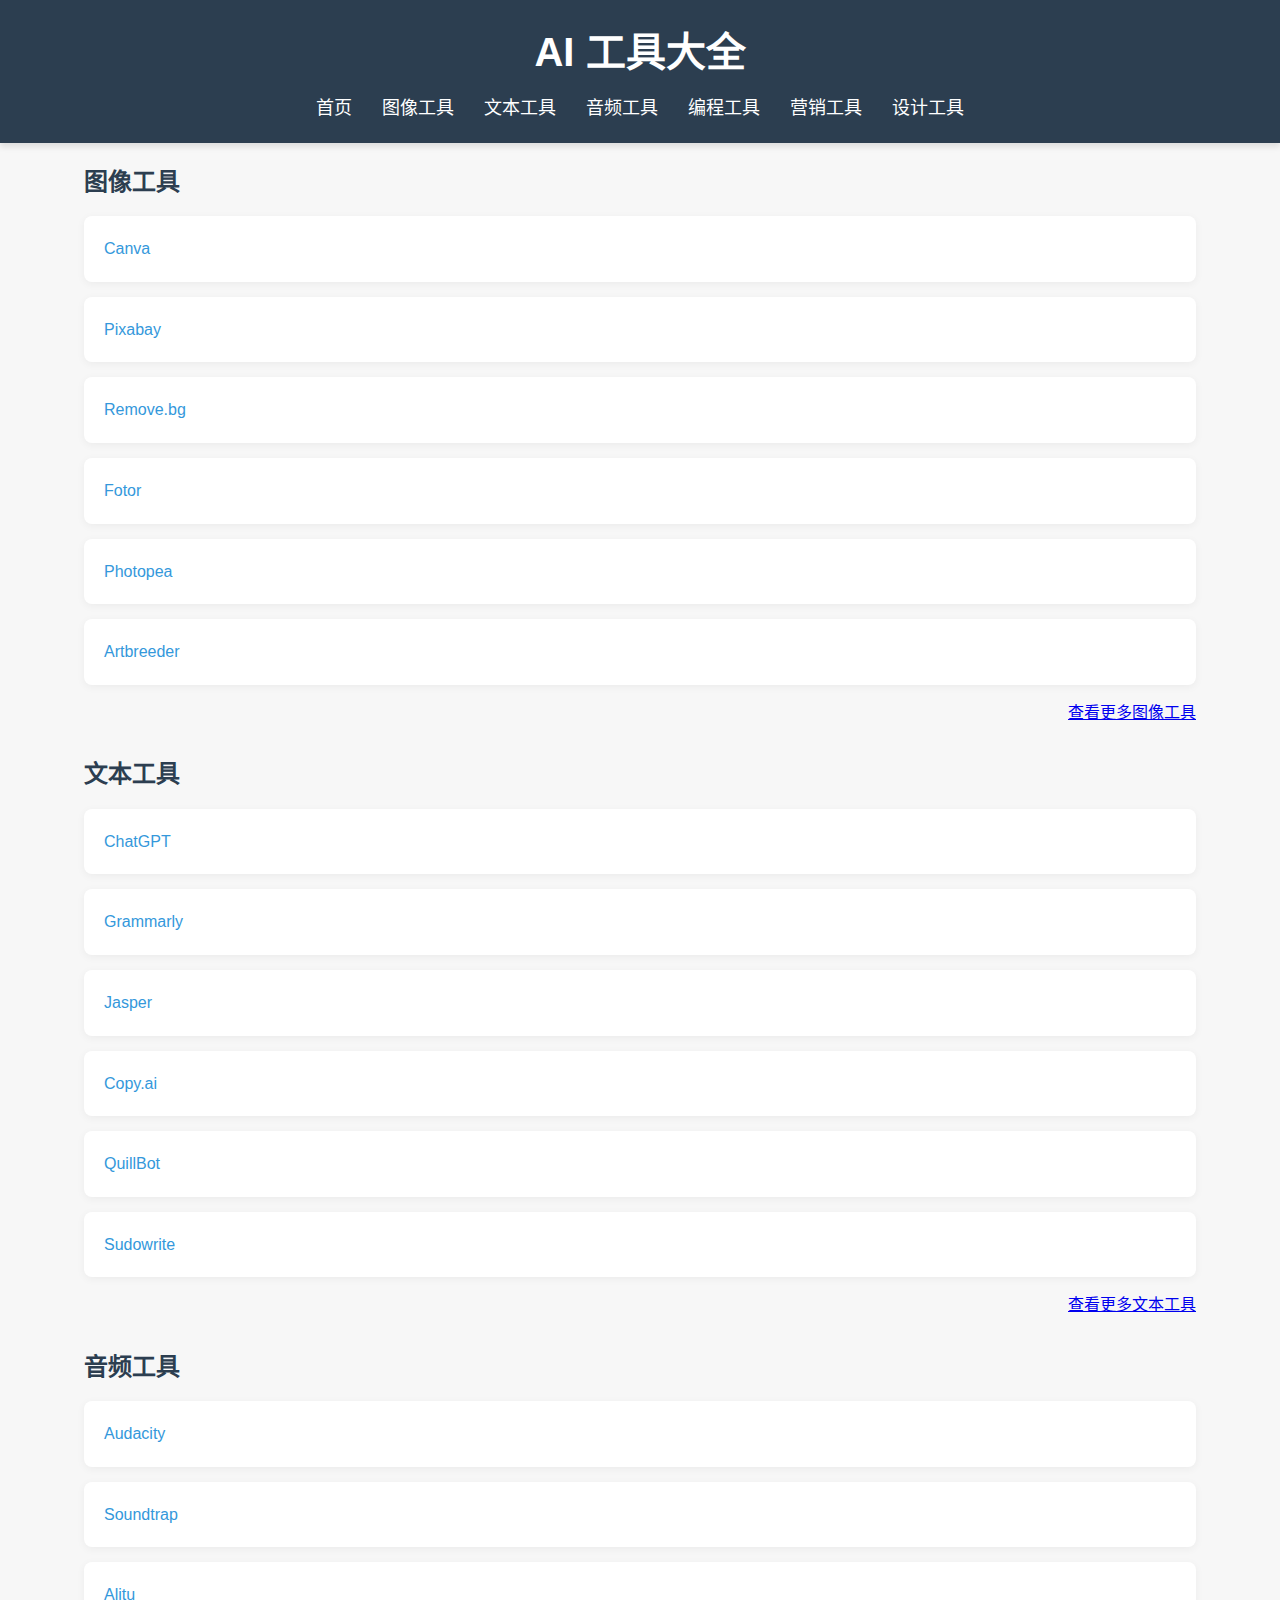
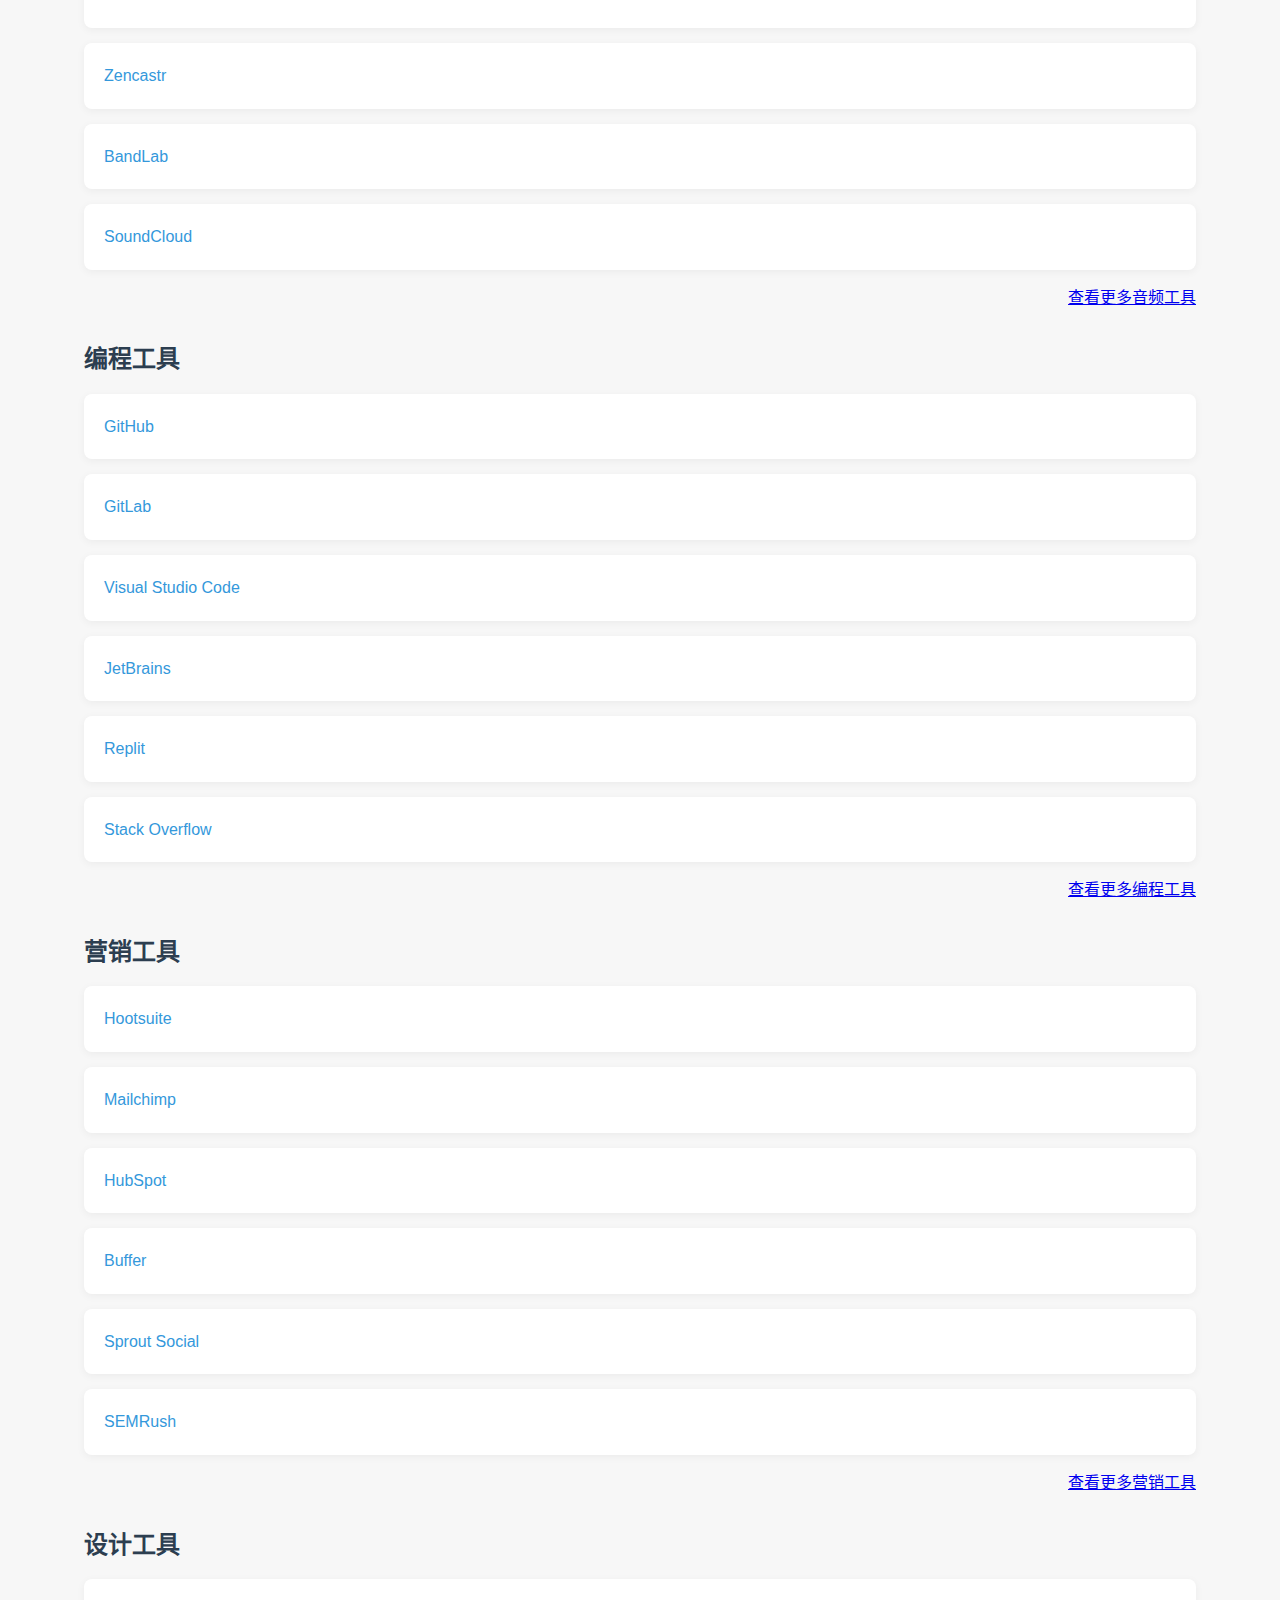
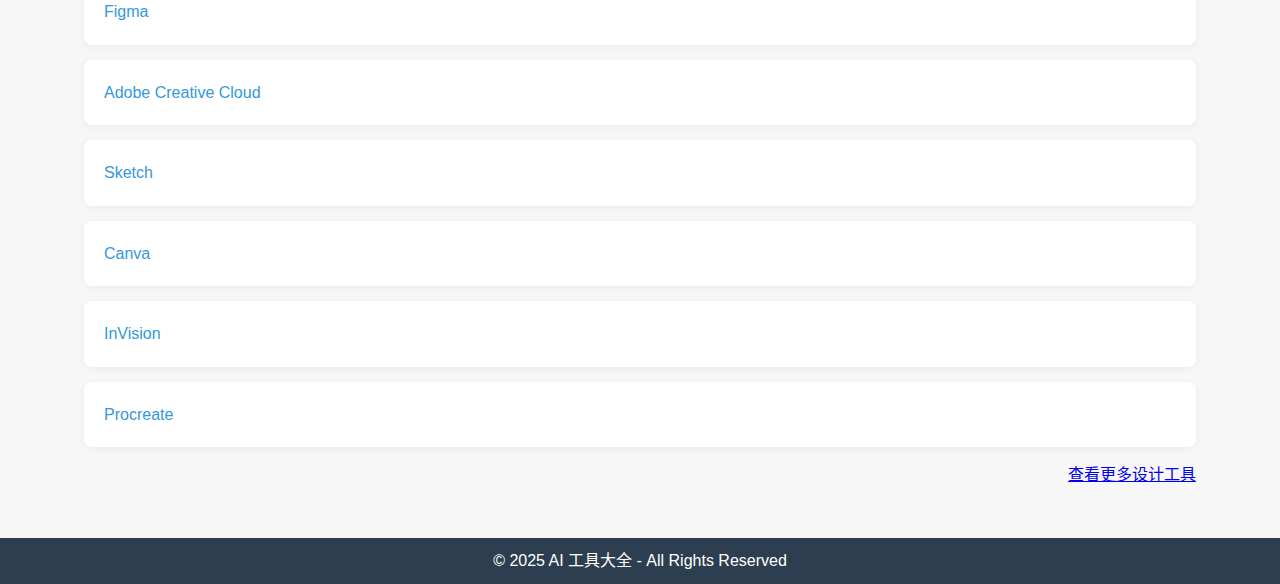
==== commit df9cb539: "Update index.html" ====
--- a/index.html
+++ b/index.html
@@ -14,56 +14,45 @@
 
       gtag('config', 'G-RE73CZDVNN');
     </script>
-    
     <style>
-        /* 全局样式 */
         body {
             font-family: Arial, sans-serif;
             line-height: 1.6;
-            background-color: #f7f7f7; /* 灰色背景 */
+            background-color: #f7f7f7;
             color: #333;
             margin: 0;
             padding: 0;
         }
 
-        /* Header 样式 */
         header {
-            background-color: #2c3e50; /* 深蓝色背景 */
+            background-color: #2c3e50;
             color: white;
             padding: 20px 0;
-        }
-
-        header h1 {
             text-align: center;
-            font-size: 2em;
         }
 
         nav ul {
             display: flex;
             justify-content: center;
-            list-style-type: none;
-            margin: 0;
+            list-style: none;
             padding: 0;
         }
 
         nav ul li {
-            margin: 0 20px;
+            margin: 0 15px;
         }
 
         nav ul li a {
             color: white;
             text-decoration: none;
             font-size: 18px;
-            padding: 10px;
         }
 
         nav ul li a:hover {
-            background-color: #34495e; /* 灰蓝色背景 */
-            border-radius: 5px;
-        }
-
-        /* 主体部分样式 */
-        main.container {
+            text-decoration: underline;
+        }
+
+        .container {
             padding: 20px;
         }
 
@@ -77,40 +66,31 @@
             color: #2c3e50;
         }
 
-        section ul {
-            list-style-type: none;
+        ul {
+            list-style: none;
             padding: 0;
         }
 
-        section ul li {
-            margin: 15px 0;
-            font-size: 18px;
-        }
-
-        section a {
-            font-size: 18px;
+        ul li {
+            margin-bottom: 10px;
+        }
+
+        ul li a {
             text-decoration: none;
-            color: #3498db; /* 蓝色链接 */
-            display: inline-block;
+            color: #3498db;
+        }
+
+        ul li a:hover {
+            text-decoration: underline;
+        }
+
+        .more-link {
+            display: block;
             margin-top: 10px;
-        }
-
-        section a:hover {
-            text-decoration: underline;
-        }
-
-        /* 优点注释样式 */
-        .tool-description {
-            font-size: 14px;
-            color: #7f8c8d; /* 灰色 */
-            margin-top: 5px;
-        }
-
-        .tool-description span {
-            color: #2c3e50;
-        }
-
-        /* 底部样式 */
+            text-align: right;
+            font-size: 16px;
+        }
+
         footer {
             background-color: #2c3e50;
             color: white;
@@ -122,203 +102,103 @@
 <body>
 
 <header>
-    <div class="container">
-        <h1>AI 工具大全</h1>
-        <nav>
-            <ul>
-                <li><a href="index.html">首页</a></li>
-                <li><a href="#image-tools">图像工具</a></li>
-                <li><a href="#text-tools">文本工具</a></li>
-                <li><a href="#audio-tools">音频工具</a></li>
-                <li><a href="#programming-tools">编程工具</a></li>
-                <li><a href="#marketing-tools">营销工具</a></li>
-                <li><a href="#design-tools">设计工具</a></li>
-                <li><a href="feedback.html">问题反馈</a></li> <!-- 添加问题反馈链接 -->
-            </ul>
-        </nav>
-    </div>
+    <h1>AI 工具大全</h1>
+    <nav>
+        <ul>
+            <li><a href="index.html">首页</a></li>
+            <li><a href="#image-tools">图像工具</a></li>
+            <li><a href="#text-tools">文本工具</a></li>
+            <li><a href="#audio-tools">音频工具</a></li>
+            <li><a href="#programming-tools">编程工具</a></li>
+            <li><a href="#marketing-tools">营销工具</a></li>
+            <li><a href="#design-tools">设计工具</a></li>
+        </ul>
+    </nav>
 </header>
 
 <main class="container">
-    <!-- 图像生成与编辑工具 -->
+    <!-- 图像工具 -->
     <section id="image-tools">
-        <h2>图像生成与编辑工具</h2>
-        <ul>
-            <li>
-                <h3><a href="https://www.craiyon.com" target="_blank">Craiyon</a></h3>
-                <div class="tool-description">
-                    <span>优点:</span> 一键生成图像，快速且简单，非常适合创意图像生成。<br>
-                    <span>Advantages:</span> Generates images with a click, fast and simple, great for creative image generation.
-                </div>
-            </li>
-            <li>
-                <h3><a href="https://deepdreamgenerator.com" target="_blank">Deep Dream Generator</a></h3>
-                <div class="tool-description">
-                    <span>优点:</span> 提供梦幻般的艺术风格，支持多个图像变换选项。<br>
-                    <span>Advantages:</span> Offers dreamy artistic styles with multiple image transformation options.
-                </div>
-            </li>
-            <li>
-                <h3><a href="https://www.artbreeder.com" target="_blank">Artbreeder</a></h3>
-                <div class="tool-description">
-                    <span>优点:</span> 强大的图像混合与生成工具，适合创意艺术工作者。<br>
-                    <span>Advantages:</span> Powerful image blending and generation tool, great for creative artists.
-                </div>
-            </li>
-            <li>
-                <h3><a href="https://www.pixray.github.io" target="_blank">Pixray</a></h3>
-                <div class="tool-description">
-                    <span>优点:</span> 支持文字生成图像，开源工具，易于使用。<br>
-                    <span>Advantages:</span> Text-to-image generation, open-source and easy to use.
-                </div>
-            </li>
-            <li>
-                <h3><a href="https://www.deeparteffects.com" target="_blank">Deep Art Effects</a></h3>
-                <div class="tool-description">
-                    <span>优点:</span> 高质量的艺术风格图像处理，支持不同的风格转换。<br>
-                    <span>Advantages:</span> High-quality artistic style image processing, supports various style transformations.
-                </div>
-            </li>
-            <li>
-                <h3><a href="https://runwayml.com" target="_blank">Runway</a></h3>
-                <div class="tool-description">
-                    <span>优点:</span> 强大的AI工具集合，适合视频编辑与创作。<br>
-                    <span>Advantages:</span> A powerful set of AI tools, great for video editing and creation.
-                </div>
-            </li>
-        </ul>
-        <a href="tool-detail.html#image-tools">查看更多图像生成与编辑工具</a>
-    </section>
-
-    <!-- 文本生成与处理工具 -->
+        <h2>图像工具</h2>
+        <ul>
+            <li><a href="https://www.canva.com" target="_blank">Canva</a></li>
+            <li><a href="https://www.pixabay.com" target="_blank">Pixabay</a></li>
+            <li><a href="https://www.remove.bg" target="_blank">Remove.bg</a></li>
+            <li><a href="https://www.fotor.com" target="_blank">Fotor</a></li>
+            <li><a href="https://www.photopea.com" target="_blank">Photopea</a></li>
+            <li><a href="https://www.artbreeder.com" target="_blank">Artbreeder</a></li>
+        </ul>
+        <a href="more-tools.html#image-tools" class="more-link">查看更多图像工具</a>
+    </section>
+
+    <!-- 文本工具 -->
     <section id="text-tools">
-        <h2>文本生成与处理工具</h2>
-        <ul>
-            <li>
-                <h3><a href="https://chat.openai.com" target="_blank">ChatGPT</a></h3>
-                <div class="tool-description">
-                    <span>优点:</span> 强大的对话式生成工具，适合文本创作与自然语言处理。<br>
-                    <span>Advantages:</span> Powerful conversational tool, great for text creation and natural language processing.
-                </div>
-            </li>
-            <li>
-                <h3><a href="https://www.jasper.ai" target="_blank">Jasper</a></h3>
-                <div class="tool-description">
-                    <span>优点:</span> 专注于营销文案生成，支持多种语言和写作风格。<br>
-                    <span>Advantages:</span> Focuses on marketing copy generation, supports multiple languages and writing styles.
-                </div>
-            </li>
-            <li>
-                <h3><a href="https://www.copy.ai" target="_blank">Copy.ai</a></h3>
-                <div class="tool-description">
-                    <span>优点:</span> 易于使用的AI文案生成工具，帮助提高工作效率。<br>
-                    <span>Advantages:</span> Easy-to-use AI copywriting tool that boosts work efficiency.
-                </div>
-            </li>
-            <li>
-                <h3><a href="https://www.grammarly.com" target="_blank">Grammarly</a></h3>
-                <div class="tool-description">
-                    <span>优点:</span> 强大的语法检查和写作建议工具，适合日常写作和编辑。<br>
-                    <span>Advantages:</span> Powerful grammar check and writing suggestions tool, great for daily writing and editing.
-                </div>
-            </li>
-            <li>
-                <h3><a href="https://www.quillbot.com" target="_blank">QuillBot</a></h3>
-                <div class="tool-description">
-                    <span>优点:</span> 提供智能改写功能，提升写作质量和效率。<br>
-                    <span>Advantages:</span> Offers smart rewriting features, improves writing quality and efficiency.
-                </div>
-            </li>
-        </ul>
-        <a href="tool-detail.html#text-tools">查看更多文本生成与处理工具</a>
+        <h2>文本工具</h2>
+        <ul>
+            <li><a href="https://chat.openai.com" target="_blank">ChatGPT</a></li>
+            <li><a href="https://www.grammarly.com" target="_blank">Grammarly</a></li>
+            <li><a href="https://www.jasper.ai" target="_blank">Jasper</a></li>
+            <li><a href="https://www.copy.ai" target="_blank">Copy.ai</a></li>
+            <li><a href="https://www.quillbot.com" target="_blank">QuillBot</a></li>
+            <li><a href="https://www.sudowrite.com" target="_blank">Sudowrite</a></li>
+        </ul>
+        <a href="more-tools.html#text-tools" class="more-link">查看更多文本工具</a>
     </section>
 
     <!-- 音频工具 -->
     <section id="audio-tools">
         <h2>音频工具</h2>
         <ul>
-            <li>
-                <h3><a href="https://www.soundraw.io" target="_blank">Soundraw</a></h3>
-                <div class="tool-description">
-                    <span>优点:</span> 生成与编辑音频，适用于创作者和音乐制作人。<br>
-                    <span>Advantages:</span> Generates and edits audio, suitable for creators and music producers.
-                </div>
-            </li>
-            <li>
-                <h3><a href="https://www.aisongwriter.ai" target="_blank">AI Songwriter</a></h3>
-                <div class="tool-description">
-                    <span>优点:</span> 帮助创作歌曲，支持歌词和旋律生成。<br>
-                    <span>Advantages:</span> Assists in songwriting, supports lyrics and melody generation.
-                </div>
-            </li>
-        </ul>
-        <a href="tool-detail.html#audio-tools">查看更多音频工具</a>
-    </section>
-
-    <!-- 更多工具的展示 -->
+            <li><a href="https://www.audacityteam.org" target="_blank">Audacity</a></li>
+            <li><a href="https://www.soundtrap.com" target="_blank">Soundtrap</a></li>
+            <li><a href="https://www.alitu.com" target="_blank">Alitu</a></li>
+            <li><a href="https://www.zencastr.com" target="_blank">Zencastr</a></li>
+            <li><a href="https://www.bandlab.com" target="_blank">BandLab</a></li>
+            <li><a href="https://www.soundcloud.com" target="_blank">SoundCloud</a></li>
+        </ul>
+        <a href="more-tools.html#audio-tools" class="more-link">查看更多音频工具</a>
+    </section>
+
+    <!-- 编程工具 -->
     <section id="programming-tools">
         <h2>编程工具</h2>
         <ul>
-            <li>
-                <h3><a href="https://www.github.com" target="_blank">GitHub Copilot</a></h3>
-                <div class="tool-description">
-                    <span>优点:</span> 提供智能编程建议，提高编程效率。<br>
-                    <span>Advantages:</span> Provides intelligent coding suggestions, improving programming efficiency.
-                </div>
-            </li>
-            <li>
-                <h3><a href="https://www.replit.com" target="_blank">Replit</a></h3>
-                <div class="tool-description">
-                    <span>优点:</span> 在线编程环境，支持多人协作。<br>
-                    <span>Advantages:</span> Online coding environment with support for collaborative work.
-                </div>
-            </li>
-        </ul>
-        <a href="tool-detail.html#programming-tools">查看更多编程工具</a>
-    </section>
-
-    <!-- 更多工具链接 -->
+            <li><a href="https://www.github.com" target="_blank">GitHub</a></li>
+            <li><a href="https://www.gitlab.com" target="_blank">GitLab</a></li>
+            <li><a href="https://www.visualstudio.com" target="_blank">Visual Studio Code</a></li>
+            <li><a href="https://www.jetbrains.com" target="_blank">JetBrains</a></li>
+            <li><a href="https://replit.com" target="_blank">Replit</a></li>
+            <li><a href="https://www.stackoverflow.com" target="_blank">Stack Overflow</a></li>
+        </ul>
+        <a href="more-tools.html#programming-tools" class="more-link">查看更多编程工具</a>
+    </section>
+
+    <!-- 营销工具 -->
     <section id="marketing-tools">
         <h2>营销工具</h2>
         <ul>
-            <li>
-                <h3><a href="https://www.hubspot.com" target="_blank">HubSpot</a></h3>
-                <div class="tool-description">
-                    <span>优点:</span> 综合性营销自动化平台，提升营销效率。<br>
-                    <span>Advantages:</span> Comprehensive marketing automation platform, boosts marketing efficiency.
-                </div>
-            </li>
-            <li>
-                <h3><a href="https://www.mailchimp.com" target="_blank">Mailchimp</a></h3>
-                <div class="tool-description">
-                    <span>优点:</span> 强大的电子邮件营销工具，支持自动化和分析。<br>
-                    <span>Advantages:</span> Powerful email marketing tool, supports automation and analytics.
-                </div>
-            </li>
-        </ul>
-        <a href="tool-detail.html#marketing-tools">查看更多营销工具</a>
+            <li><a href="https://www.hootsuite.com" target="_blank">Hootsuite</a></li>
+            <li><a href="https://www.mailchimp.com" target="_blank">Mailchimp</a></li>
+            <li><a href="https://www.hubspot.com" target="_blank">HubSpot</a></li>
+            <li><a href="https://buffer.com" target="_blank">Buffer</a></li>
+            <li><a href="https://www.sproutsocial.com" target="_blank">Sprout Social</a></li>
+            <li><a href="https://www.semrush.com" target="_blank">SEMRush</a></li>
+        </ul>
+        <a href="more-tools.html#marketing-tools" class="more-link">查看更多营销工具</a>
     </section>
 
     <!-- 设计工具 -->
     <section id="design-tools">
         <h2>设计工具</h2>
         <ul>
-            <li>
-                <h3><a href="https://www.canva.com" target="_blank">Canva</a></h3>
-                <div class="tool-description">
-                    <span>优点:</span> 在线图形设计工具，适用于社交媒体和广告设计。<br>
-                    <span>Advantages:</span> Online graphic design tool, great for social media and advertising design.
-                </div>
-            </li>
-            <li>
-                <h3><a href="https://www.figma.com" target="_blank">Figma</a></h3>
-                <div class="tool-description">
-                    <span>优点:</span> 强大的协作设计平台，支持实时多人编辑。<br>
-                    <span>Advantages:</span> Powerful collaborative design platform, supports real-time multi-user editing.
-                </div>
-            </li>
-        </ul>
-        <a href="tool-detail.html#design-tools">查看更多设计工具</a>
+            <li><a href="https://www.figma.com" target="_blank">Figma</a></li>
+            <li><a href="https://www.adobe.com" target="_blank">Adobe Creative Cloud</a></li>
+            <li><a href="https://www.sketch.com" target="_blank">Sketch</a></li>
+            <li><a href="https://www.canva.com" target="_blank">Canva</a></li>
+            <li><a href="https://www.invisionapp.com" target="_blank">InVision</a></li>
+            <li><a href="https://www.procreate.art" target="_blank">Procreate</a></li>
+        </ul>
+        <a href="more-tools.html#design-tools" class="more-link">查看更多设计工具</a>
     </section>
 </main>
 
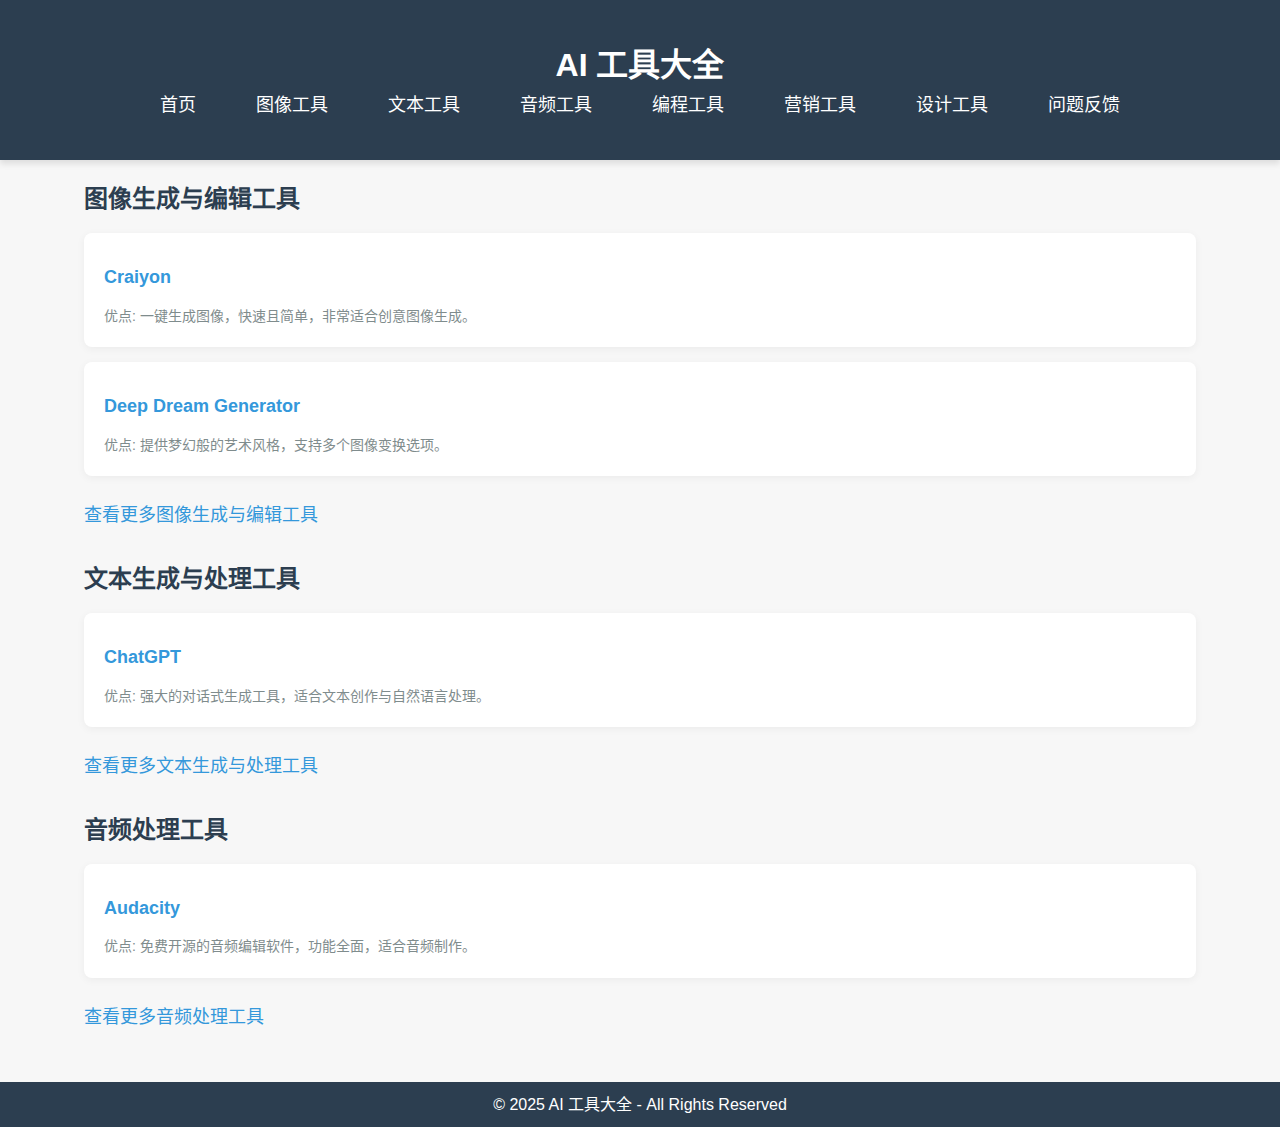
==== commit 225ceecd: "Update index.html" ====
--- a/index.html
+++ b/index.html
@@ -4,17 +4,19 @@
     <meta charset="UTF-8">
     <meta name="viewport" content="width=device-width, initial-scale=1.0">
     <title>AI 工具大全</title>
-    <link rel="stylesheet" href="style.css">
+    
     <!-- Google tag (gtag.js) -->
     <script async src="https://www.googletagmanager.com/gtag/js?id=G-RE73CZDVNN"></script>
     <script>
       window.dataLayer = window.dataLayer || [];
       function gtag(){dataLayer.push(arguments);}
       gtag('js', new Date());
-
       gtag('config', 'G-RE73CZDVNN');
     </script>
+    
+    <link rel="stylesheet" href="style.css">
     <style>
+        /* 全局样式 */
         body {
             font-family: Arial, sans-serif;
             line-height: 1.6;
@@ -28,31 +30,38 @@
             background-color: #2c3e50;
             color: white;
             padding: 20px 0;
+        }
+
+        header h1 {
             text-align: center;
+            font-size: 2em;
         }
 
         nav ul {
             display: flex;
             justify-content: center;
-            list-style: none;
+            list-style-type: none;
+            margin: 0;
             padding: 0;
         }
 
         nav ul li {
-            margin: 0 15px;
+            margin: 0 20px;
         }
 
         nav ul li a {
             color: white;
             text-decoration: none;
             font-size: 18px;
+            padding: 10px;
         }
 
         nav ul li a:hover {
-            text-decoration: underline;
+            background-color: #34495e;
+            border-radius: 5px;
         }
 
-        .container {
+        main.container {
             padding: 20px;
         }
 
@@ -66,29 +75,32 @@
             color: #2c3e50;
         }
 
-        ul {
-            list-style: none;
+        section ul {
+            list-style-type: none;
             padding: 0;
         }
 
-        ul li {
-            margin-bottom: 10px;
+        section ul li {
+            margin: 15px 0;
+            font-size: 18px;
         }
 
-        ul li a {
+        section a {
+            font-size: 18px;
             text-decoration: none;
             color: #3498db;
+            display: inline-block;
+            margin-top: 10px;
         }
 
-        ul li a:hover {
+        section a:hover {
             text-decoration: underline;
         }
 
-        .more-link {
-            display: block;
-            margin-top: 10px;
-            text-align: right;
-            font-size: 16px;
+        .tool-description {
+            font-size: 14px;
+            color: #7f8c8d;
+            margin-top: 5px;
         }
 
         footer {
@@ -102,103 +114,70 @@
 <body>
 
 <header>
-    <h1>AI 工具大全</h1>
-    <nav>
-        <ul>
-            <li><a href="index.html">首页</a></li>
-            <li><a href="#image-tools">图像工具</a></li>
-            <li><a href="#text-tools">文本工具</a></li>
-            <li><a href="#audio-tools">音频工具</a></li>
-            <li><a href="#programming-tools">编程工具</a></li>
-            <li><a href="#marketing-tools">营销工具</a></li>
-            <li><a href="#design-tools">设计工具</a></li>
-        </ul>
-    </nav>
+    <div class="container">
+        <h1>AI 工具大全</h1>
+        <nav>
+            <ul>
+                <li><a href="index.html">首页</a></li>
+                <li><a href="#image-tools">图像工具</a></li>
+                <li><a href="#text-tools">文本工具</a></li>
+                <li><a href="#audio-tools">音频工具</a></li>
+                <li><a href="#programming-tools">编程工具</a></li>
+                <li><a href="#marketing-tools">营销工具</a></li>
+                <li><a href="#design-tools">设计工具</a></li>
+                <li><a href="feedback.html">问题反馈</a></li>
+            </ul>
+        </nav>
+    </div>
 </header>
 
 <main class="container">
-    <!-- 图像工具 -->
+    <!-- 图像生成与编辑工具 -->
     <section id="image-tools">
-        <h2>图像工具</h2>
+        <h2>图像生成与编辑工具</h2>
         <ul>
-            <li><a href="https://www.canva.com" target="_blank">Canva</a></li>
-            <li><a href="https://www.pixabay.com" target="_blank">Pixabay</a></li>
-            <li><a href="https://www.remove.bg" target="_blank">Remove.bg</a></li>
-            <li><a href="https://www.fotor.com" target="_blank">Fotor</a></li>
-            <li><a href="https://www.photopea.com" target="_blank">Photopea</a></li>
-            <li><a href="https://www.artbreeder.com" target="_blank">Artbreeder</a></li>
+            <li>
+                <h3><a href="https://www.craiyon.com" target="_blank">Craiyon</a></h3>
+                <div class="tool-description">
+                    <span>优点:</span> 一键生成图像，快速且简单，非常适合创意图像生成。
+                </div>
+            </li>
+            <li>
+                <h3><a href="https://deepdreamgenerator.com" target="_blank">Deep Dream Generator</a></h3>
+                <div class="tool-description">
+                    <span>优点:</span> 提供梦幻般的艺术风格，支持多个图像变换选项。
+                </div>
+            </li>
         </ul>
-        <a href="more-tools.html#image-tools" class="more-link">查看更多图像工具</a>
+        <a href="tool-detail.html#image-tools">查看更多图像生成与编辑工具</a>
     </section>
 
-    <!-- 文本工具 -->
+    <!-- 文本生成与处理工具 -->
     <section id="text-tools">
-        <h2>文本工具</h2>
+        <h2>文本生成与处理工具</h2>
         <ul>
-            <li><a href="https://chat.openai.com" target="_blank">ChatGPT</a></li>
-            <li><a href="https://www.grammarly.com" target="_blank">Grammarly</a></li>
-            <li><a href="https://www.jasper.ai" target="_blank">Jasper</a></li>
-            <li><a href="https://www.copy.ai" target="_blank">Copy.ai</a></li>
-            <li><a href="https://www.quillbot.com" target="_blank">QuillBot</a></li>
-            <li><a href="https://www.sudowrite.com" target="_blank">Sudowrite</a></li>
+            <li>
+                <h3><a href="https://chat.openai.com" target="_blank">ChatGPT</a></h3>
+                <div class="tool-description">
+                    <span>优点:</span> 强大的对话式生成工具，适合文本创作与自然语言处理。
+                </div>
+            </li>
         </ul>
-        <a href="more-tools.html#text-tools" class="more-link">查看更多文本工具</a>
+        <a href="tool-detail.html#text-tools">查看更多文本生成与处理工具</a>
     </section>
 
-    <!-- 音频工具 -->
+    <!-- 音频处理工具 -->
     <section id="audio-tools">
-        <h2>音频工具</h2>
+        <h2>音频处理工具</h2>
         <ul>
-            <li><a href="https://www.audacityteam.org" target="_blank">Audacity</a></li>
-            <li><a href="https://www.soundtrap.com" target="_blank">Soundtrap</a></li>
-            <li><a href="https://www.alitu.com" target="_blank">Alitu</a></li>
-            <li><a href="https://www.zencastr.com" target="_blank">Zencastr</a></li>
-            <li><a href="https://www.bandlab.com" target="_blank">BandLab</a></li>
-            <li><a href="https://www.soundcloud.com" target="_blank">SoundCloud</a></li>
+            <li>
+                <h3><a href="https://www.audacityteam.org" target="_blank">Audacity</a></h3>
+                <div class="tool-description">
+                    <span>优点:</span> 免费开源的音频编辑软件，功能全面，适合音频制作。
+                </div>
+            </li>
         </ul>
-        <a href="more-tools.html#audio-tools" class="more-link">查看更多音频工具</a>
-    </section>
-
-    <!-- 编程工具 -->
-    <section id="programming-tools">
-        <h2>编程工具</h2>
-        <ul>
-            <li><a href="https://www.github.com" target="_blank">GitHub</a></li>
-            <li><a href="https://www.gitlab.com" target="_blank">GitLab</a></li>
-            <li><a href="https://www.visualstudio.com" target="_blank">Visual Studio Code</a></li>
-            <li><a href="https://www.jetbrains.com" target="_blank">JetBrains</a></li>
-            <li><a href="https://replit.com" target="_blank">Replit</a></li>
-            <li><a href="https://www.stackoverflow.com" target="_blank">Stack Overflow</a></li>
-        </ul>
-        <a href="more-tools.html#programming-tools" class="more-link">查看更多编程工具</a>
-    </section>
-
-    <!-- 营销工具 -->
-    <section id="marketing-tools">
-        <h2>营销工具</h2>
-        <ul>
-            <li><a href="https://www.hootsuite.com" target="_blank">Hootsuite</a></li>
-            <li><a href="https://www.mailchimp.com" target="_blank">Mailchimp</a></li>
-            <li><a href="https://www.hubspot.com" target="_blank">HubSpot</a></li>
-            <li><a href="https://buffer.com" target="_blank">Buffer</a></li>
-            <li><a href="https://www.sproutsocial.com" target="_blank">Sprout Social</a></li>
-            <li><a href="https://www.semrush.com" target="_blank">SEMRush</a></li>
-        </ul>
-        <a href="more-tools.html#marketing-tools" class="more-link">查看更多营销工具</a>
-    </section>
-
-    <!-- 设计工具 -->
-    <section id="design-tools">
-        <h2>设计工具</h2>
-        <ul>
-            <li><a href="https://www.figma.com" target="_blank">Figma</a></li>
-            <li><a href="https://www.adobe.com" target="_blank">Adobe Creative Cloud</a></li>
-            <li><a href="https://www.sketch.com" target="_blank">Sketch</a></li>
-            <li><a href="https://www.canva.com" target="_blank">Canva</a></li>
-            <li><a href="https://www.invisionapp.com" target="_blank">InVision</a></li>
-            <li><a href="https://www.procreate.art" target="_blank">Procreate</a></li>
-        </ul>
-        <a href="more-tools.html#design-tools" class="more-link">查看更多设计工具</a>
+        <a href="tool-detail.html#audio-tools">查看更多音频处理工具</a>
     </section>
 </main>
 
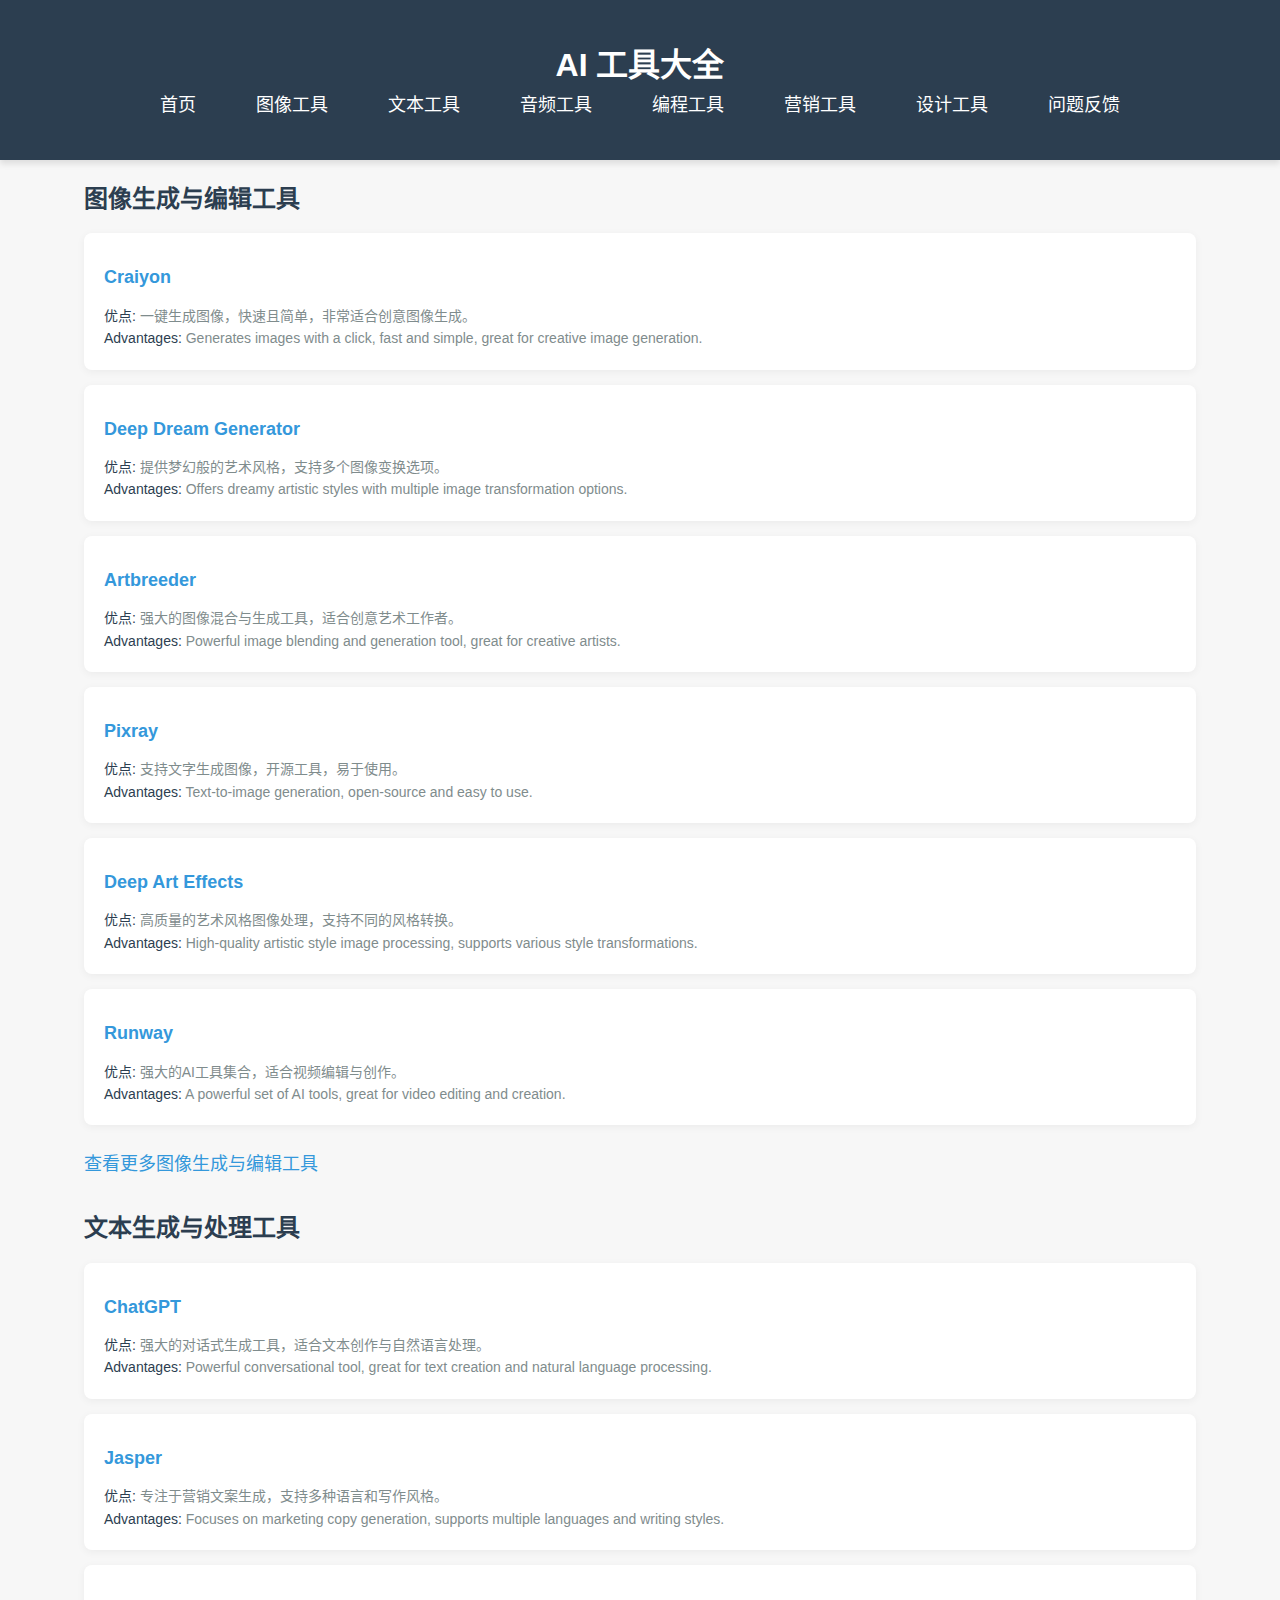
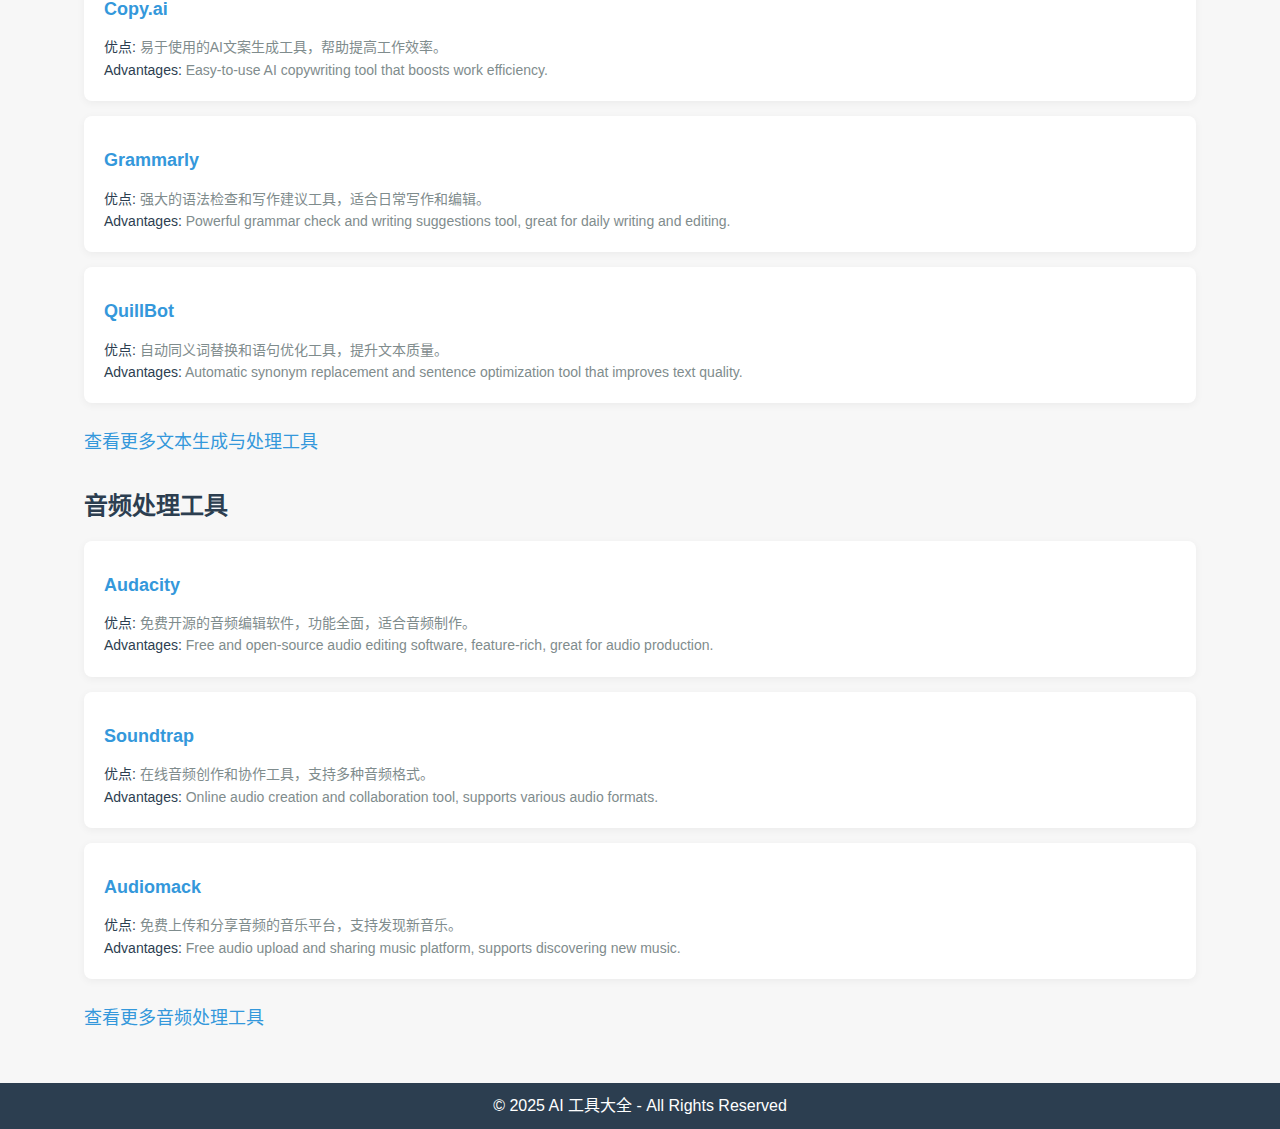
==== commit 3fe9632d: "Update index.html" ====
--- a/index.html
+++ b/index.html
@@ -4,30 +4,31 @@
     <meta charset="UTF-8">
     <meta name="viewport" content="width=device-width, initial-scale=1.0">
     <title>AI 工具大全</title>
-    
+    <link rel="stylesheet" href="style.css">
     <!-- Google tag (gtag.js) -->
     <script async src="https://www.googletagmanager.com/gtag/js?id=G-RE73CZDVNN"></script>
     <script>
       window.dataLayer = window.dataLayer || [];
       function gtag(){dataLayer.push(arguments);}
       gtag('js', new Date());
+
       gtag('config', 'G-RE73CZDVNN');
     </script>
     
-    <link rel="stylesheet" href="style.css">
     <style>
         /* 全局样式 */
         body {
             font-family: Arial, sans-serif;
             line-height: 1.6;
-            background-color: #f7f7f7;
+            background-color: #f7f7f7; /* 灰色背景 */
             color: #333;
             margin: 0;
             padding: 0;
         }
 
+        /* Header 样式 */
         header {
-            background-color: #2c3e50;
+            background-color: #2c3e50; /* 深蓝色背景 */
             color: white;
             padding: 20px 0;
         }
@@ -57,10 +58,11 @@
         }
 
         nav ul li a:hover {
-            background-color: #34495e;
+            background-color: #34495e; /* 灰蓝色背景 */
             border-radius: 5px;
         }
 
+        /* 主体部分样式 */
         main.container {
             padding: 20px;
         }
@@ -88,7 +90,7 @@
         section a {
             font-size: 18px;
             text-decoration: none;
-            color: #3498db;
+            color: #3498db; /* 蓝色链接 */
             display: inline-block;
             margin-top: 10px;
         }
@@ -97,12 +99,18 @@
             text-decoration: underline;
         }
 
+        /* 优点注释样式 */
         .tool-description {
             font-size: 14px;
-            color: #7f8c8d;
+            color: #7f8c8d; /* 灰色 */
             margin-top: 5px;
         }
 
+        .tool-description span {
+            color: #2c3e50;
+        }
+
+        /* 底部样式 */
         footer {
             background-color: #2c3e50;
             color: white;
@@ -125,7 +133,7 @@
                 <li><a href="#programming-tools">编程工具</a></li>
                 <li><a href="#marketing-tools">营销工具</a></li>
                 <li><a href="#design-tools">设计工具</a></li>
-                <li><a href="feedback.html">问题反馈</a></li>
+                <li><a href="feedback.html">问题反馈</a></li> <!-- 添加问题反馈链接 -->
             </ul>
         </nav>
     </div>
@@ -139,13 +147,43 @@
             <li>
                 <h3><a href="https://www.craiyon.com" target="_blank">Craiyon</a></h3>
                 <div class="tool-description">
-                    <span>优点:</span> 一键生成图像，快速且简单，非常适合创意图像生成。
+                    <span>优点:</span> 一键生成图像，快速且简单，非常适合创意图像生成。<br>
+                    <span>Advantages:</span> Generates images with a click, fast and simple, great for creative image generation.
                 </div>
             </li>
             <li>
                 <h3><a href="https://deepdreamgenerator.com" target="_blank">Deep Dream Generator</a></h3>
                 <div class="tool-description">
-                    <span>优点:</span> 提供梦幻般的艺术风格，支持多个图像变换选项。
+                    <span>优点:</span> 提供梦幻般的艺术风格，支持多个图像变换选项。<br>
+                    <span>Advantages:</span> Offers dreamy artistic styles with multiple image transformation options.
+                </div>
+            </li>
+            <li>
+                <h3><a href="https://www.artbreeder.com" target="_blank">Artbreeder</a></h3>
+                <div class="tool-description">
+                    <span>优点:</span> 强大的图像混合与生成工具，适合创意艺术工作者。<br>
+                    <span>Advantages:</span> Powerful image blending and generation tool, great for creative artists.
+                </div>
+            </li>
+            <li>
+                <h3><a href="https://www.pixray.github.io" target="_blank">Pixray</a></h3>
+                <div class="tool-description">
+                    <span>优点:</span> 支持文字生成图像，开源工具，易于使用。<br>
+                    <span>Advantages:</span> Text-to-image generation, open-source and easy to use.
+                </div>
+            </li>
+            <li>
+                <h3><a href="https://www.deeparteffects.com" target="_blank">Deep Art Effects</a></h3>
+                <div class="tool-description">
+                    <span>优点:</span> 高质量的艺术风格图像处理，支持不同的风格转换。<br>
+                    <span>Advantages:</span> High-quality artistic style image processing, supports various style transformations.
+                </div>
+            </li>
+            <li>
+                <h3><a href="https://runwayml.com" target="_blank">Runway</a></h3>
+                <div class="tool-description">
+                    <span>优点:</span> 强大的AI工具集合，适合视频编辑与创作。<br>
+                    <span>Advantages:</span> A powerful set of AI tools, great for video editing and creation.
                 </div>
             </li>
         </ul>
@@ -159,7 +197,36 @@
             <li>
                 <h3><a href="https://chat.openai.com" target="_blank">ChatGPT</a></h3>
                 <div class="tool-description">
-                    <span>优点:</span> 强大的对话式生成工具，适合文本创作与自然语言处理。
+                    <span>优点:</span> 强大的对话式生成工具，适合文本创作与自然语言处理。<br>
+                    <span>Advantages:</span> Powerful conversational tool, great for text creation and natural language processing.
+                </div>
+            </li>
+            <li>
+                <h3><a href="https://www.jasper.ai" target="_blank">Jasper</a></h3>
+                <div class="tool-description">
+                    <span>优点:</span> 专注于营销文案生成，支持多种语言和写作风格。<br>
+                    <span>Advantages:</span> Focuses on marketing copy generation, supports multiple languages and writing styles.
+                </div>
+            </li>
+            <li>
+                <h3><a href="https://www.copy.ai" target="_blank">Copy.ai</a></h3>
+                <div class="tool-description">
+                    <span>优点:</span> 易于使用的AI文案生成工具，帮助提高工作效率。<br>
+                    <span>Advantages:</span> Easy-to-use AI copywriting tool that boosts work efficiency.
+                </div>
+            </li>
+            <li>
+                <h3><a href="https://www.grammarly.com" target="_blank">Grammarly</a></h3>
+                <div class="tool-description">
+                    <span>优点:</span> 强大的语法检查和写作建议工具，适合日常写作和编辑。<br>
+                    <span>Advantages:</span> Powerful grammar check and writing suggestions tool, great for daily writing and editing.
+                </div>
+            </li>
+            <li>
+                <h3><a href="https://www.quillbot.com" target="_blank">QuillBot</a></h3>
+                <div class="tool-description">
+                    <span>优点:</span> 自动同义词替换和语句优化工具，提升文本质量。<br>
+                    <span>Advantages:</span> Automatic synonym replacement and sentence optimization tool that improves text quality.
                 </div>
             </li>
         </ul>
@@ -173,7 +240,22 @@
             <li>
                 <h3><a href="https://www.audacityteam.org" target="_blank">Audacity</a></h3>
                 <div class="tool-description">
-                    <span>优点:</span> 免费开源的音频编辑软件，功能全面，适合音频制作。
+                    <span>优点:</span> 免费开源的音频编辑软件，功能全面，适合音频制作。<br>
+                    <span>Advantages:</span> Free and open-source audio editing software, feature-rich, great for audio production.
+                </div>
+            </li>
+            <li>
+                <h3><a href="https://www.soundtrap.com" target="_blank">Soundtrap</a></h3>
+                <div class="tool-description">
+                    <span>优点:</span> 在线音频创作和协作工具，支持多种音频格式。<br>
+                    <span>Advantages:</span> Online audio creation and collaboration tool, supports various audio formats.
+                </div>
+            </li>
+            <li>
+                <h3><a href="https://www.audiomack.com" target="_blank">Audiomack</a></h3>
+                <div class="tool-description">
+                    <span>优点:</span> 免费上传和分享音频的音乐平台，支持发现新音乐。<br>
+                    <span>Advantages:</span> Free audio upload and sharing music platform, supports discovering new music.
                 </div>
             </li>
         </ul>
